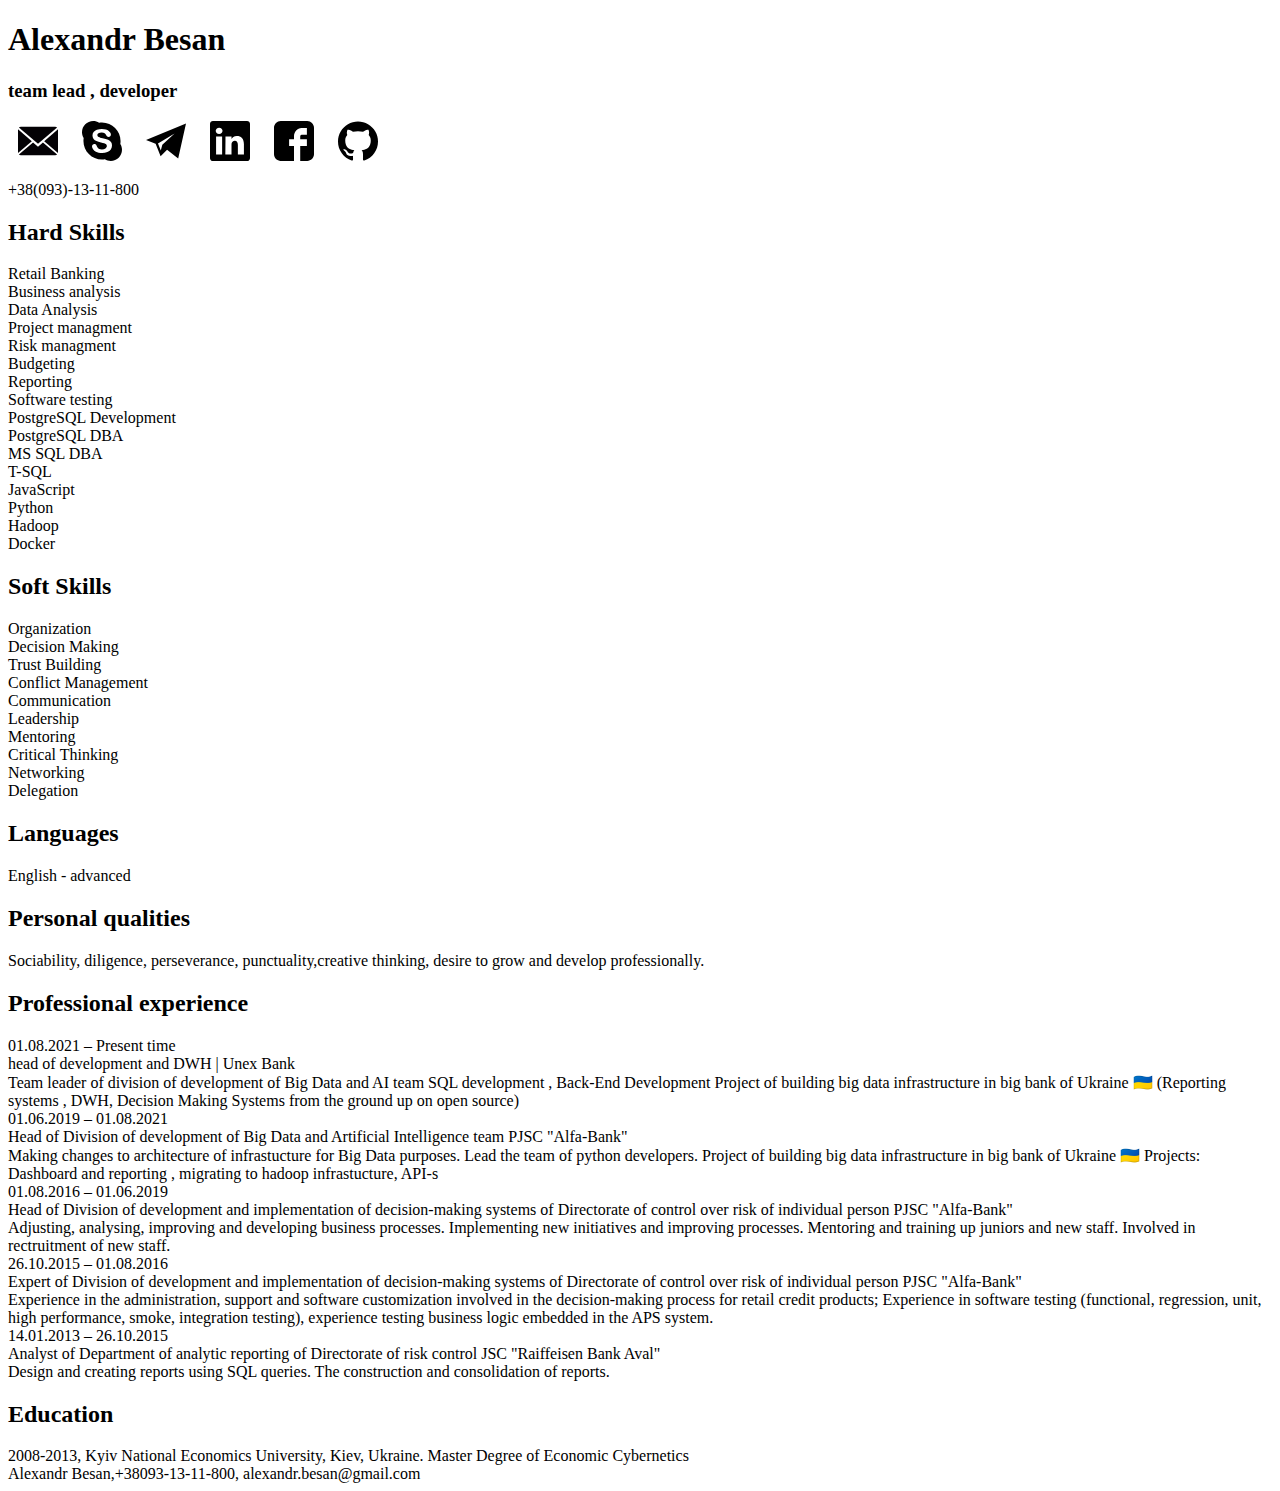
==== index.html @ 2ecedc70 "update 17/05/2022" ====
<!DOCTYPE html>
<html lang="en">
    <head>
        <meta charset="UTF-8">
        <link rel="stylesheet" href="https://alexandrbesan.github.io/CV/style.css">
        <title>CV Alexandr Besan</title>
    </head>
<body>
    <div id="header">
                <h1>Alexandr Besan</h1>
                <h3>team lead , developer</h3>
                <p>     
                    <a href="mailto:alexandr.besan@gmail.com"><img src="svg/close-envelope.svg"  height="40px" width="60px" /></a>
                    <a href="https://join.skype.com/invite/GwdiwYUzqBc3"><img src="svg/skype-logo.svg"  height="40px" width="60px" /></a> 
                    <a href="https://t.me/alexandrBesan"><img src="svg/telegram.svg"  height="40px" width="60px" /></a> 
                    <a href="http://www.linkedin.com/in/AlexandrBesan"><img src="svg/linkedin-logo.svg"  height="40px" width="60px" /></a> 
                    <a href="https://www.facebook.com/alexandr.besan"><img src="svg/facebook-logo.svg"  height="40px" width="60px" /></a> 
                    <a href="https://github.com/AlexandrBesan"><img src="svg/github-logo.svg"  height="40px" width="60px" /></a> 
                 </p>
                 +38(093)-13-11-800
    </div>
    <div class="block-left">           
        <div class="left-header"><h2>Hard Skills</h2></div>
        <div class="block-skills"> 
                <div class ="skills priority3"> Retail Banking </div>
                <div class ="skills priority2"> Business analysis</div>
                <div class ="skills priority2"> Data Analysis</div>
                <div class ="skills priority4"> Project managment</div>
                <div class ="skills priority2"> Risk managment</div>
                <div class ="skills priority4"> Budgeting</div>
                <div class ="skills priority3"> Reporting</div>
                <div class ="skills priority2"> Software testing</div>
                <div class ="skills priority1"> PostgreSQL Development </div> 
                <div class ="skills priority1"> PostgreSQL DBA </div> 
                <div class ="skills priority1"> MS SQL DBA </div> 
                <div class ="skills priority1"> T-SQL </div> 
                <div class ="skills priority2"> JavaScript</div>
                <div class ="skills priority1"> Python</div>  
                <div class ="skills priority3"> Hadoop</div>  
                <div class ="skills priority2"> Docker</div>
        </div>
        <div class="left-header"><h2>Soft Skills</h2></div>
        <div class="block-skills"> 
                <div class ="skills priority3"> Organization </div> 
                <div class ="skills priority1"> Decision Making</div>
                <div class ="skills priority4"> Trust Building</div>
                <div class ="skills priority4"> Conflict Management</div>
                <div class ="skills priority3"> Communication</div>
                <div class ="skills priority1"> Leadership</div>
                <div class ="skills priority2"> Mentoring</div>
                <div class ="skills priority1"> Critical Thinking</div>
                <div class ="skills priority2"> Networking</div>
                <div class ="skills priority3"> Delegation</div>
        </div>

        <div class="block-inner"> 
            <div class="left-header"><h2>Languages</h2></div>
            English - advanced
        </div>
        <div class="block-inner"> 
            <div class="left-header"><h2>Personal qualities</h2></div>
            Sociability, diligence, perseverance, punctuality,creative thinking,  desire to grow and develop professionally.  
        </div>
    </div>
   
<div class="block-right"> 

    <div class="block-inner"> 
    <div class="right-header"><h2>Professional experience</h2> </div>

        <div class="job-time">01.08.2021  – Present time</div>  
        <div class="job">head of development and DWH | Unex Bank</div>
        <div class="job-description"> 
            Team leader of division of development of Big Data and AI team SQL development , Back-End Development  Project of building big data infrastructure in big bank of Ukraine 🇺🇦 (Reporting systems , DWH, Decision Making Systems from the ground up on open source)
        </div> 
                
        <div class="job-time">01.06.2019 – 01.08.2021 </div>  
        <div class="job">Head of Division of development of Big Data and Artificial Intelligence team PJSC &quot;Alfa-Bank&quot;</div>
        <div class="job-description"> 
                Making changes to architecture of infrastucture for Big Data purposes. 
                Lead the team  of python developers.
                Project of building big data infrastructure in big bank of Ukraine 🇺🇦
                Projects: Dashboard and reporting , migrating to hadoop infrastucture, API-s
        </div> 

        
        <div class="job-time">01.08.2016 – 01.06.2019</div>  
        <div class="job">Head of Division of development and implementation of decision-making systems of Directorate of control over risk of individual person  PJSC &quot;Alfa-Bank&quot;</div>
        <div class="job-description"> 
            Adjusting, analysing, improving and developing business processes. 
            Implementing new initiatives and improving processes.  
            Mentoring and training up juniors and new staff. Involved in rectruitment of new staff.
        </div> 

        <div class="job-time">26.10.2015 – 01.08.2016</div>  
        <div class="job">Expert of Division of development and implementation of decision-making systems of Directorate of control over risk of individual person  PJSC &quot;Alfa-Bank&quot;</div>
        <div class="job-description">
        Experience in the administration, support and software customization involved in the decision-making process for retail credit products;
        Experience in software testing (functional, regression, unit, high performance, smoke, integration testing), experience testing business logic embedded in the APS system.</div> 

        <div class="job-time">14.01.2013 – 26.10.2015</div> 
        <div class="job">Analyst of Department of analytic reporting of Directorate of risk control JSC &quot;Raiffeisen Bank Aval&quot;</div>
        <div class="job-description">Design and creating reports using SQL queries. The construction and consolidation of reports. </div>
    </div>
    <div class="block-inner"> 
        <div class="block-inner"> 
        <div class="right-header"><h2>Education</h2></div>
        2008-2013, Kyiv National Economics University, Kiev, Ukraine. Master Degree of Economic Cybernetics 
        </div>
    </div>
</div>
    <div id="footer">
        Alexandr Besan,+38093-13-11-800, alexandr.besan@gmail.com
    </div>
</body>
</html>
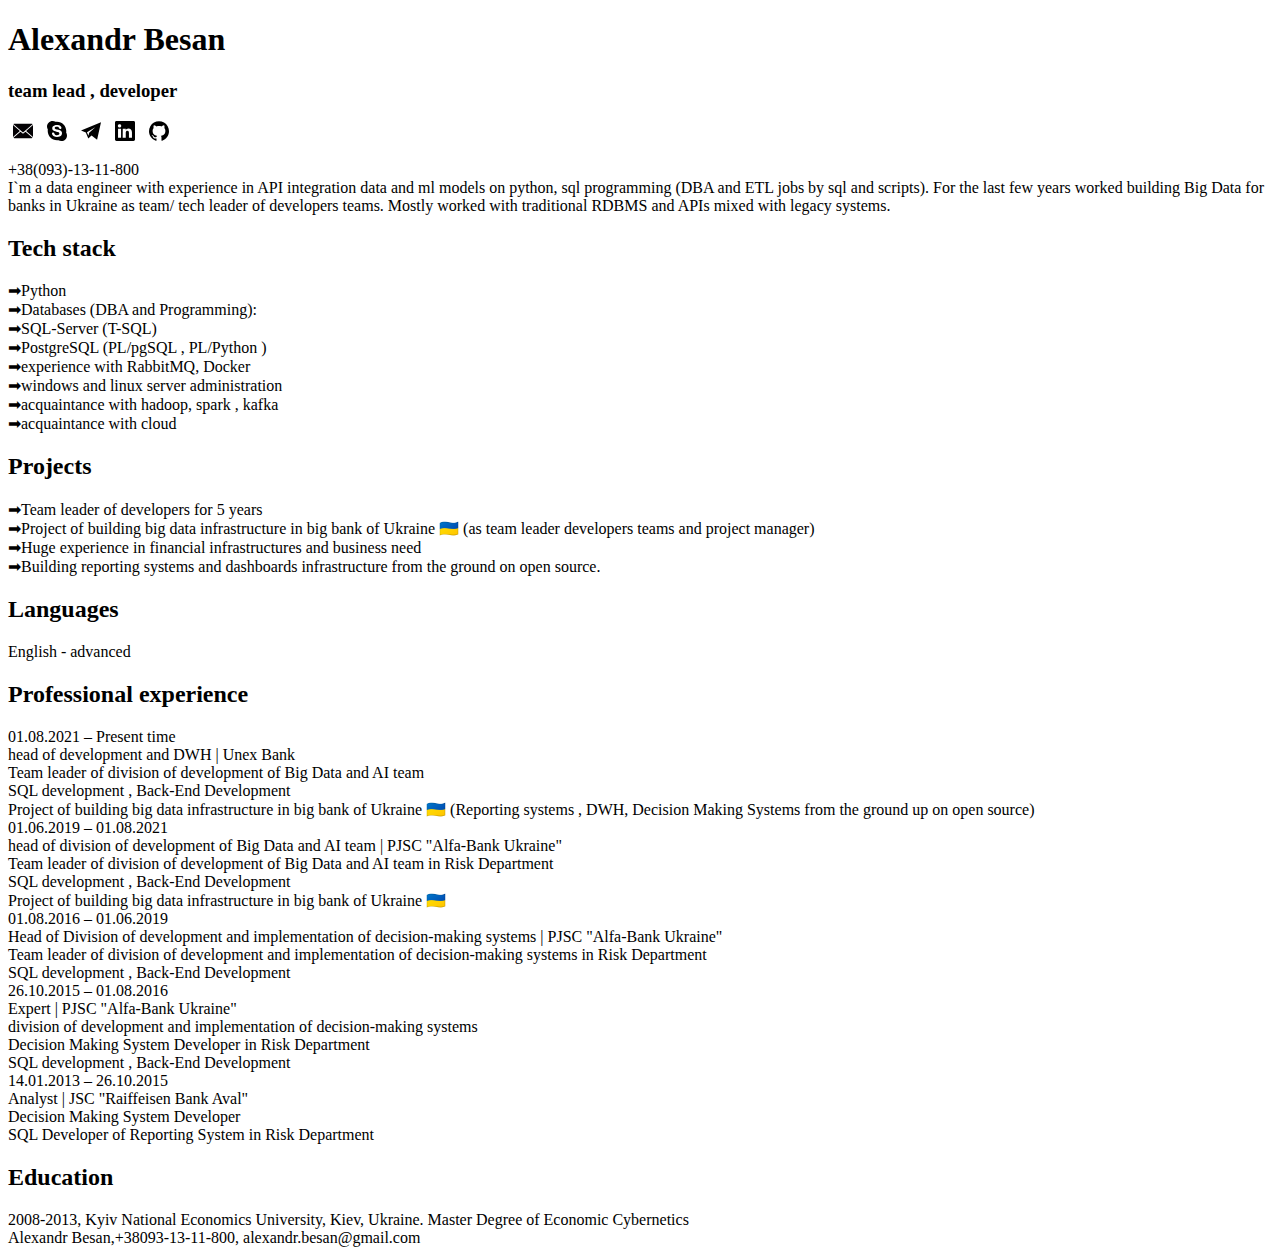
==== commit 74cc6074: "fix css" ====
--- a/index.html
+++ b/index.html
@@ -6,60 +6,49 @@
         <title>CV Alexandr Besan</title>
     </head>
 <body>
+    
     <div id="header">
                 <h1>Alexandr Besan</h1>
                 <h3>team lead , developer</h3>
                 <p>     
-                    <a href="mailto:alexandr.besan@gmail.com"><img src="svg/close-envelope.svg"  height="40px" width="60px" /></a>
-                    <a href="https://join.skype.com/invite/GwdiwYUzqBc3"><img src="svg/skype-logo.svg"  height="40px" width="60px" /></a> 
-                    <a href="https://t.me/alexandrBesan"><img src="svg/telegram.svg"  height="40px" width="60px" /></a> 
-                    <a href="http://www.linkedin.com/in/AlexandrBesan"><img src="svg/linkedin-logo.svg"  height="40px" width="60px" /></a> 
-                    <a href="https://www.facebook.com/alexandr.besan"><img src="svg/facebook-logo.svg"  height="40px" width="60px" /></a> 
-                    <a href="https://github.com/AlexandrBesan"><img src="svg/github-logo.svg"  height="40px" width="60px" /></a> 
+                    <a href="mailto:alexandr.besan@gmail.com"><img src="svg/close-envelope.svg"  height="20px" width="30px" /></a>
+                    <a href="https://join.skype.com/invite/GwdiwYUzqBc3"><img src="svg/skype-logo.svg"  height="20px" width="30px" /></a> 
+                    <a href="https://t.me/alexandrBesan"><img src="svg/telegram.svg"  height="20px" width="30px" /></a> 
+                    <a href="http://www.linkedin.com/in/AlexandrBesan"><img src="svg/linkedin-logo.svg"  height="20px" width="30px" /></a>  
+                    <a href="https://github.com/AlexandrBesan"><img src="svg/github-logo.svg"  height="20px" width="30px" /></a> 
                  </p>
                  +38(093)-13-11-800
     </div>
+
+    <div> 
+    I`m a data engineer with experience in API integration data and ml models on python, sql programming (DBA and ETL jobs by sql and scripts).
+    For the last few years worked building Big Data for banks in Ukraine as team/ tech leader of developers teams. Mostly worked with traditional RDBMS and APIs mixed with legacy systems.
+
+    </div> 
     <div class="block-left">           
-        <div class="left-header"><h2>Hard Skills</h2></div>
+        <div class="left-header"><h2>Tech stack</h2></div>
         <div class="block-skills"> 
-                <div class ="skills priority3"> Retail Banking </div>
-                <div class ="skills priority2"> Business analysis</div>
-                <div class ="skills priority2"> Data Analysis</div>
-                <div class ="skills priority4"> Project managment</div>
-                <div class ="skills priority2"> Risk managment</div>
-                <div class ="skills priority4"> Budgeting</div>
-                <div class ="skills priority3"> Reporting</div>
-                <div class ="skills priority2"> Software testing</div>
-                <div class ="skills priority1"> PostgreSQL Development </div> 
-                <div class ="skills priority1"> PostgreSQL DBA </div> 
-                <div class ="skills priority1"> MS SQL DBA </div> 
-                <div class ="skills priority1"> T-SQL </div> 
-                <div class ="skills priority2"> JavaScript</div>
-                <div class ="skills priority1"> Python</div>  
-                <div class ="skills priority3"> Hadoop</div>  
-                <div class ="skills priority2"> Docker</div>
+                <div> ➡Python </div>
+                <div> ➡Databases (DBA and Programming): </div>
+                <div> ➡SQL-Server (T-SQL) </div>
+                <div> ➡PostgreSQL (PL/pgSQL , PL/Python )</div>
+                <div> ➡experience with RabbitMQ, Docker</div>
+                <div> ➡windows and linux server administration</div>
+                <div> ➡acquaintance with hadoop, spark , kafka</div> 
+                <div> ➡acquaintance with cloud</div> 
+
         </div>
-        <div class="left-header"><h2>Soft Skills</h2></div>
+        <div class="left-header"><h2>Projects</h2></div>
         <div class="block-skills"> 
-                <div class ="skills priority3"> Organization </div> 
-                <div class ="skills priority1"> Decision Making</div>
-                <div class ="skills priority4"> Trust Building</div>
-                <div class ="skills priority4"> Conflict Management</div>
-                <div class ="skills priority3"> Communication</div>
-                <div class ="skills priority1"> Leadership</div>
-                <div class ="skills priority2"> Mentoring</div>
-                <div class ="skills priority1"> Critical Thinking</div>
-                <div class ="skills priority2"> Networking</div>
-                <div class ="skills priority3"> Delegation</div>
-        </div>
+                <div> ➡Team leader of developers for 5 years </div> 
+                <div> ➡Project of building big data infrastructure in big bank of Ukraine 🇺🇦 (as team leader developers teams and project manager)</div>
+                <div> ➡Huge experience in financial infrastructures and business need</div>
+                <div> ➡Building reporting systems and dashboards infrastructure from the ground on open source.</div>
+        </div> 
 
         <div class="block-inner"> 
             <div class="left-header"><h2>Languages</h2></div>
             English - advanced
-        </div>
-        <div class="block-inner"> 
-            <div class="left-header"><h2>Personal qualities</h2></div>
-            Sociability, diligence, perseverance, punctuality,creative thinking,  desire to grow and develop professionally.  
         </div>
     </div>
    
@@ -71,36 +60,34 @@
         <div class="job-time">01.08.2021  – Present time</div>  
         <div class="job">head of development and DWH | Unex Bank</div>
         <div class="job-description"> 
-            Team leader of division of development of Big Data and AI team SQL development , Back-End Development  Project of building big data infrastructure in big bank of Ukraine 🇺🇦 (Reporting systems , DWH, Decision Making Systems from the ground up on open source)
+            Team leader of division of development of Big Data and AI team
+            <br>SQL development , Back-End Development
+            <br>Project of building big data infrastructure in big bank of Ukraine 🇺🇦 (Reporting systems , DWH, Decision Making Systems from the ground up on open source)
         </div> 
-                
         <div class="job-time">01.06.2019 – 01.08.2021 </div>  
-        <div class="job">Head of Division of development of Big Data and Artificial Intelligence team PJSC &quot;Alfa-Bank&quot;</div>
+        <div class="job">head of division of development of Big Data and AI team | PJSC &quot;Alfa-Bank Ukraine&quot;</div>
         <div class="job-description"> 
-                Making changes to architecture of infrastucture for Big Data purposes. 
-                Lead the team  of python developers.
-                Project of building big data infrastructure in big bank of Ukraine 🇺🇦
-                Projects: Dashboard and reporting , migrating to hadoop infrastucture, API-s
+            Team leader of division of development of Big Data and AI team in Risk Department
+            <br>SQL development , Back-End Development
+            <br>Project of building big data infrastructure in big bank of Ukraine 🇺🇦
         </div> 
-
-        
         <div class="job-time">01.08.2016 – 01.06.2019</div>  
-        <div class="job">Head of Division of development and implementation of decision-making systems of Directorate of control over risk of individual person  PJSC &quot;Alfa-Bank&quot;</div>
+        <div class="job">Head of Division of development and implementation of decision-making systems | PJSC &quot;Alfa-Bank Ukraine&quot;</div>
         <div class="job-description"> 
-            Adjusting, analysing, improving and developing business processes. 
-            Implementing new initiatives and improving processes.  
-            Mentoring and training up juniors and new staff. Involved in rectruitment of new staff.
+            Team leader of division of development and implementation of decision-making systems in Risk Department
+            <br>SQL development , Back-End Development
         </div> 
-
         <div class="job-time">26.10.2015 – 01.08.2016</div>  
-        <div class="job">Expert of Division of development and implementation of decision-making systems of Directorate of control over risk of individual person  PJSC &quot;Alfa-Bank&quot;</div>
+        <div class="job">Expert | PJSC &quot;Alfa-Bank Ukraine&quot;</div>
         <div class="job-description">
-        Experience in the administration, support and software customization involved in the decision-making process for retail credit products;
-        Experience in software testing (functional, regression, unit, high performance, smoke, integration testing), experience testing business logic embedded in the APS system.</div> 
-
+            division of development and implementation of decision-making systems
+            <br>Decision Making System Developer in Risk Department
+            <br>SQL development , Back-End Development
+        </div> 
         <div class="job-time">14.01.2013 – 26.10.2015</div> 
-        <div class="job">Analyst of Department of analytic reporting of Directorate of risk control JSC &quot;Raiffeisen Bank Aval&quot;</div>
-        <div class="job-description">Design and creating reports using SQL queries. The construction and consolidation of reports. </div>
+        <div class="job">Analyst | JSC &quot;Raiffeisen Bank Aval&quot;</div>
+        <div class="job-description">Decision Making System Developer
+                                     <br>SQL Developer of Reporting System in Risk Department</div>
     </div>
     <div class="block-inner"> 
         <div class="block-inner"> 
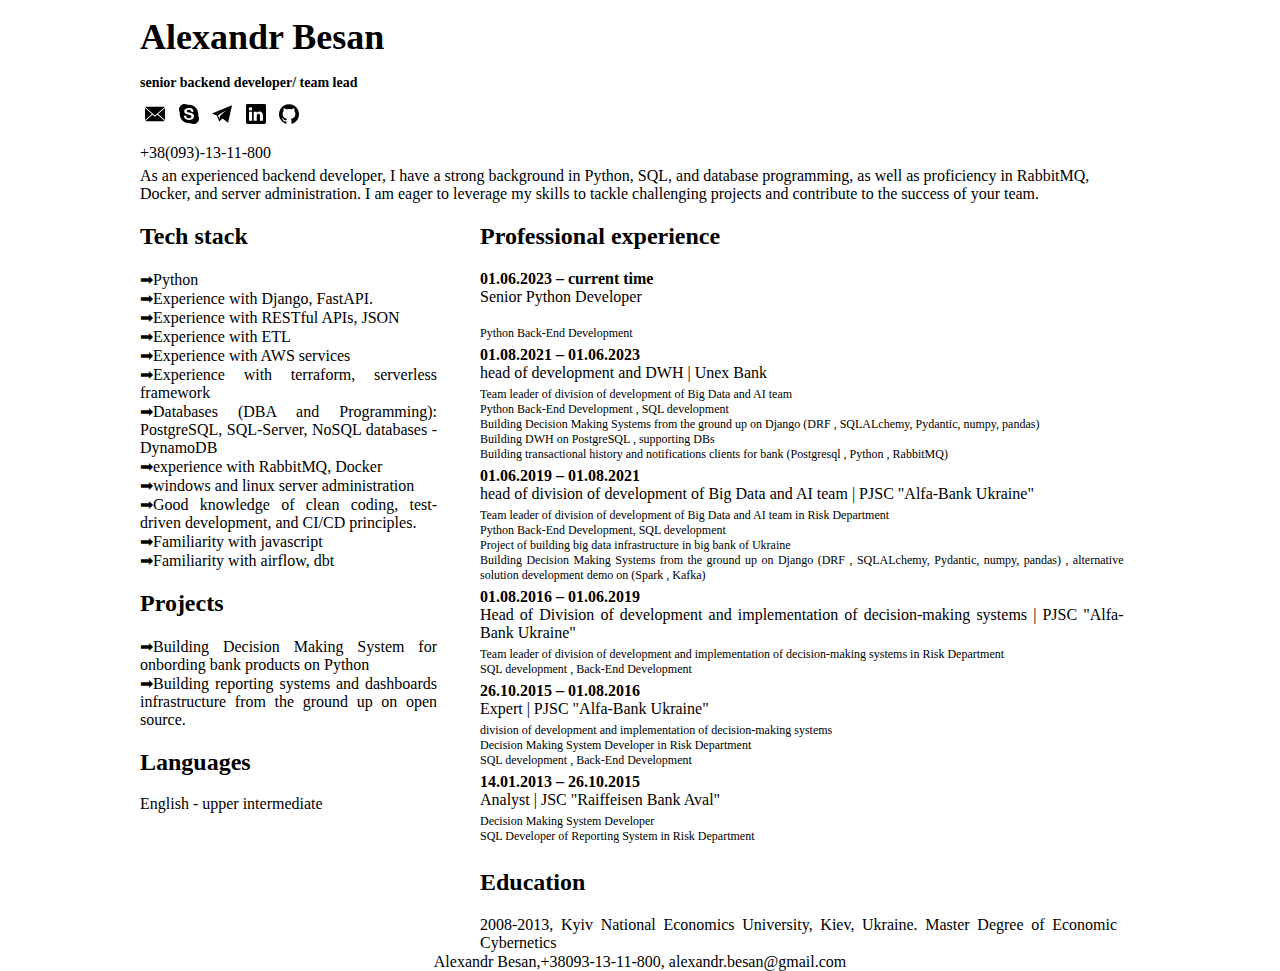
==== commit e94e958e: "current update" ====
--- a/index.html
+++ b/index.html
@@ -2,14 +2,14 @@
 <html lang="en">
     <head>
         <meta charset="UTF-8">
-        <link rel="stylesheet" href="https://alexandrbesan.github.io/CV/style.css">
+        <link rel="stylesheet" href="style.css">
         <title>CV Alexandr Besan</title>
     </head>
 <body>
     
     <div id="header">
                 <h1>Alexandr Besan</h1>
-                <h3>team lead , developer</h3>
+                <h3>senior backend developer/ team lead</h3>
                 <p>     
                     <a href="mailto:alexandr.besan@gmail.com"><img src="svg/close-envelope.svg"  height="20px" width="30px" /></a>
                     <a href="https://join.skype.com/invite/GwdiwYUzqBc3"><img src="svg/skype-logo.svg"  height="20px" width="30px" /></a> 
@@ -21,34 +21,33 @@
     </div>
 
     <div> 
-    I`m a data engineer with experience in API integration data and ml models on python, sql programming (DBA and ETL jobs by sql and scripts).
-    For the last few years worked building Big Data for banks in Ukraine as team/ tech leader of developers teams. Mostly worked with traditional RDBMS and APIs mixed with legacy systems.
-
+        As an experienced backend developer, I have a strong background in Python, SQL, and database programming, as well as proficiency in RabbitMQ, Docker, and server administration. I am eager to leverage my skills to tackle challenging projects and contribute to the success of your team.
     </div> 
     <div class="block-left">           
         <div class="left-header"><h2>Tech stack</h2></div>
         <div class="block-skills"> 
                 <div> ➡Python </div>
-                <div> ➡Databases (DBA and Programming): </div>
-                <div> ➡SQL-Server (T-SQL) </div>
-                <div> ➡PostgreSQL (PL/pgSQL , PL/Python )</div>
+                <div> ➡Experience with Django, FastAPI.</div> 
+                <div> ➡Experience with RESTful APIs, JSON </div>
+                <div> ➡Experience with ETL</div>
+                <div> ➡Experience with AWS services</div>
+                <div> ➡Experience with terraform, serverless framework </div>
+                <div> ➡Databases (DBA and Programming): PostgreSQL, SQL-Server, NoSQL databases - DynamoDB</div> 
                 <div> ➡experience with RabbitMQ, Docker</div>
                 <div> ➡windows and linux server administration</div>
-                <div> ➡acquaintance with hadoop, spark , kafka</div> 
-                <div> ➡acquaintance with cloud</div> 
-
+                <div> ➡Good knowledge of clean coding, test-driven development, and CI/CD principles.</div>
+                <div> ➡Familiarity with javascript</div>  
+                <div> ➡Familiarity with airflow, dbt</div>  
         </div>
         <div class="left-header"><h2>Projects</h2></div>
-        <div class="block-skills"> 
-                <div> ➡Team leader of developers for 5 years </div> 
-                <div> ➡Project of building big data infrastructure in big bank of Ukraine 🇺🇦 (as team leader developers teams and project manager)</div>
-                <div> ➡Huge experience in financial infrastructures and business need</div>
-                <div> ➡Building reporting systems and dashboards infrastructure from the ground on open source.</div>
+        <div class="block-skills">  
+                <div> ➡Building Decision Making System for onbording bank products on Python </div> 
+                <div> ➡Building reporting systems and dashboards infrastructure from the ground up on open source.</div>
         </div> 
 
         <div class="block-inner"> 
             <div class="left-header"><h2>Languages</h2></div>
-            English - advanced
+            English - upper intermediate
         </div>
     </div>
    
@@ -56,45 +55,54 @@
 
     <div class="block-inner"> 
     <div class="right-header"><h2>Professional experience</h2> </div>
-
-        <div class="job-time">01.08.2021  – Present time</div>  
+        <div class="job-time">01.06.2023  – current time</div>  <br>
+        <div class="job">Senior Python Developer</div>
+        <div class="job-description"> 
+            <br>Python Back-End Development 
+        </div> 
+        <div class="job-time">01.08.2021  – 01.06.2023</div>  <br>
         <div class="job">head of development and DWH | Unex Bank</div>
         <div class="job-description"> 
             Team leader of division of development of Big Data and AI team
-            <br>SQL development , Back-End Development
-            <br>Project of building big data infrastructure in big bank of Ukraine 🇺🇦 (Reporting systems , DWH, Decision Making Systems from the ground up on open source)
+            <br>Python Back-End Development , SQL development 
+            <br>Building Decision Making Systems from the ground up on Django (DRF , SQLALchemy, Pydantic, numpy, pandas)
+            <br>Building DWH on PostgreSQL , supporting DBs
+            <br>Building transactional history and  notifications clients for bank (Postgresql , Python , RabbitMQ)
         </div> 
-        <div class="job-time">01.06.2019 – 01.08.2021 </div>  
+        <div class="job-time">01.06.2019 – 01.08.2021 </div>  <br>
         <div class="job">head of division of development of Big Data and AI team | PJSC &quot;Alfa-Bank Ukraine&quot;</div>
         <div class="job-description"> 
             Team leader of division of development of Big Data and AI team in Risk Department
-            <br>SQL development , Back-End Development
-            <br>Project of building big data infrastructure in big bank of Ukraine 🇺🇦
+            <br>Python Back-End Development, SQL development 
+            <br>Project of building big data infrastructure in big bank of Ukraine 
+            <br>Building Decision Making Systems from the ground up on Django (DRF , SQLALchemy, Pydantic, numpy, pandas) , alternative solution development demo on (Spark , Kafka) 
+
         </div> 
-        <div class="job-time">01.08.2016 – 01.06.2019</div>  
+        <div class="job-time">01.08.2016 – 01.06.2019</div>  <br>
         <div class="job">Head of Division of development and implementation of decision-making systems | PJSC &quot;Alfa-Bank Ukraine&quot;</div>
         <div class="job-description"> 
             Team leader of division of development and implementation of decision-making systems in Risk Department
             <br>SQL development , Back-End Development
         </div> 
-        <div class="job-time">26.10.2015 – 01.08.2016</div>  
+        <div class="job-time">26.10.2015 – 01.08.2016</div> <br> 
         <div class="job">Expert | PJSC &quot;Alfa-Bank Ukraine&quot;</div>
         <div class="job-description">
             division of development and implementation of decision-making systems
             <br>Decision Making System Developer in Risk Department
             <br>SQL development , Back-End Development
         </div> 
-        <div class="job-time">14.01.2013 – 26.10.2015</div> 
+        <div class="job-time">14.01.2013 – 26.10.2015</div> <br>
         <div class="job">Analyst | JSC &quot;Raiffeisen Bank Aval&quot;</div>
         <div class="job-description">Decision Making System Developer
                                      <br>SQL Developer of Reporting System in Risk Department</div>
     </div>
+
+<div class="block-inner"> 
     <div class="block-inner"> 
-        <div class="block-inner"> 
-        <div class="right-header"><h2>Education</h2></div>
-        2008-2013, Kyiv National Economics University, Kiev, Ukraine. Master Degree of Economic Cybernetics 
-        </div>
+    <div class="right-header"><h2>Education</h2></div>
+    2008-2013, Kyiv National Economics University, Kiev, Ukraine. Master Degree of Economic Cybernetics 
     </div>
+</div>
 </div>
     <div id="footer">
         Alexandr Besan,+38093-13-11-800, alexandr.besan@gmail.com
--- a/style.css
+++ b/style.css
@@ -0,0 +1,126 @@
+
+
+body {
+    font-family: Georgia;
+    font-size: 16px;
+    margin: 0 auto;  
+    max-width: 1000px; 
+}
+  
+#header {
+    margin-bottom:  5px;
+    width:100%;
+    text-align:left;
+}
+#footer { 
+    margin-top: 0px;
+    text-align:center;
+} 
+.block-left{
+    width:30%;
+    height:750px;
+    margin-right: 4%;   
+    overflow:auto;
+    float:left;
+}
+.block-right{
+    width:65%;
+    height:750px; 
+    overflow:auto;
+}
+
+
+.block-inner{
+    width:99%;
+    overflow:auto;
+    text-align: justify;
+}
+
+
+.job-time {
+    width:40%;
+    overflow:auto;
+    float:left;
+    font-weight: bold; 
+}
+.job { 
+    overflow:auto;
+}
+.job-description {
+    font-size: 12px;
+    margin-top: 5px;
+    margin-bottom: 5px;
+} 
+.skills div {
+    float: left; 
+}
+.block-skills{
+    width:99%;
+    overflow:auto; 
+    text-align:justify;
+}
+.skills {  
+border-radius: 3px 3px 3px 3px;
+display: inline-block;
+height: 26px;
+position: relative;
+margin: 0 3px 3px 0;
+text-decoration: none;
+-webkit-transition: color 0.2s;
+}
+    
+.skills.priority1 {
+    font-size: 20px;
+}
+    
+.skills.priority2 {
+    font-size: 17px;
+}
+    
+.skills.priority3 {
+    font-size: 15px;
+}
+    
+.skills.priority4 {
+    font-size: 13px;
+}
+h1 { 
+    font-family: "Hoefler Text", "Baskerville Old Face", Garamond, "Times New Roman", serif; 
+    font-size: 36px;
+    font-style: normal; 
+    font-variant: normal; 
+    font-weight: 700; 
+    line-height: 26.4px; 
+    } 
+h3 { 
+    font-family: "Hoefler Text", "Baskerville Old Face", Garamond, "Times New Roman", serif; 
+    font-size: 14px; 
+    font-style: normal; 
+    font-variant: normal; 
+    font-weight: 700; 
+    line-height: 15.4px; 
+    } 
+p { 
+    font-family: "Hoefler Text", "Baskerville Old Face", Garamond, "Times New Roman", serif; 
+    font-size: 14px; 
+    font-style: normal; 
+    font-variant: normal; 
+    font-weight: 400; 
+    line-height: 20px; 
+} 
+blockquote { 
+    font-family: "Hoefler Text", "Baskerville Old Face", Garamond, "Times New Roman", serif; 
+    font-size: 17.5px; 
+    font-style: normal; 
+    font-variant: normal; 
+    font-weight: 400; 
+    line-height: 25px; 
+} 
+pre { 
+    font-family: "Hoefler Text", "Baskerville Old Face", Garamond, "Times New Roman", serif; 
+    font-size: 13px; 
+    font-style: normal; 
+    font-variant: normal; 
+    font-weight: 400; 
+    line-height: 18.5714px; 
+}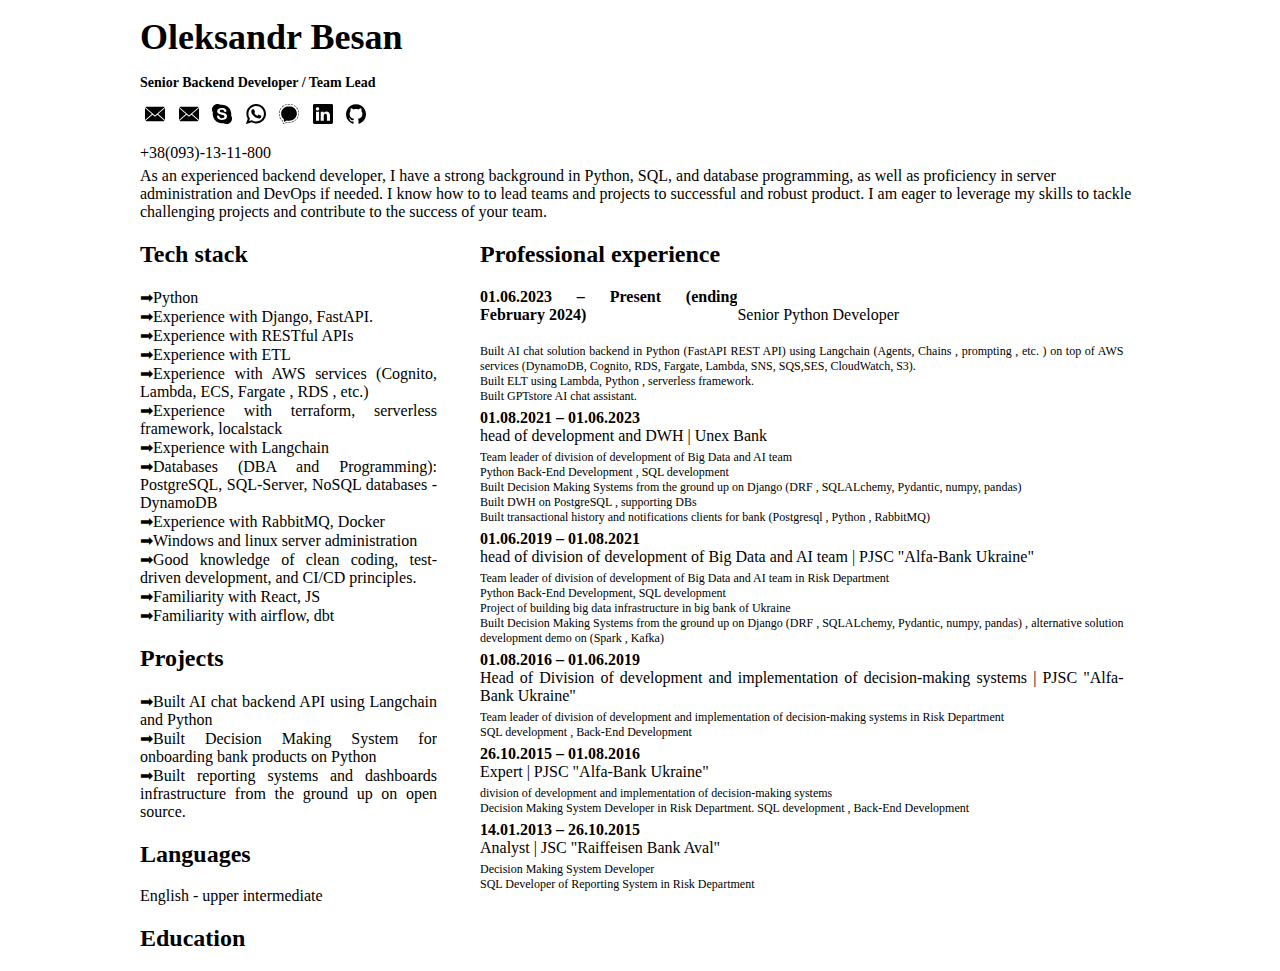
==== commit b8d2cfeb: "changed contact info" ====
--- a/index.html
+++ b/index.html
@@ -3,71 +3,84 @@
     <head>
         <meta charset="UTF-8">
         <link rel="stylesheet" href="style.css">
-        <title>CV Alexandr Besan</title>
+        <title>CV Oleksandr Besan</title>
     </head>
 <body>
     
     <div id="header">
-                <h1>Alexandr Besan</h1>
-                <h3>senior backend developer/ team lead</h3>
+                <h1>Oleksandr Besan</h1>
+                <h3>Senior Backend Developer / Team Lead</h3>
                 <p>     
-                    <a href="mailto:alexandr.besan@gmail.com"><img src="svg/close-envelope.svg"  height="20px" width="30px" /></a>
-                    <a href="https://join.skype.com/invite/GwdiwYUzqBc3"><img src="svg/skype-logo.svg"  height="20px" width="30px" /></a> 
-                    <a href="https://t.me/alexandrBesan"><img src="svg/telegram.svg"  height="20px" width="30px" /></a> 
-                    <a href="http://www.linkedin.com/in/AlexandrBesan"><img src="svg/linkedin-logo.svg"  height="20px" width="30px" /></a>  
+                    <a href="mailto:oleksandr.besan@gmail.com"><img src="svg/close-envelope.svg"  height="20px" width="30px" /></a>
+                    <a href="mailto:oleksandr.besan@okiiyume.com"><img src="svg/close-envelope.svg"  height="20px" width="30px" /></a>
+                    <a href="https://join.skype.com/invite/GwdiwYUzqBc3"><img src="svg/skype-logo.svg"  height="20px" width="30px" /></a>  
+                    <a href="https://wa.me/+380931311800"><img src="svg/whatsapp-logo.svg"  height="20px" width="30px" /></a> 
+                    <a href="https://signal.me/#p/+380931311800"><img src="svg/signal-logo.svg"  height="20px" width="30px" /></a> 
+                    <a href="http://www.linkedin.com/in/oleksandrbesan"><img src="svg/linkedin-logo.svg"  height="20px" width="30px" /></a>  
                     <a href="https://github.com/AlexandrBesan"><img src="svg/github-logo.svg"  height="20px" width="30px" /></a> 
                  </p>
                  +38(093)-13-11-800
     </div>
 
     <div> 
-        As an experienced backend developer, I have a strong background in Python, SQL, and database programming, as well as proficiency in RabbitMQ, Docker, and server administration. I am eager to leverage my skills to tackle challenging projects and contribute to the success of your team.
+        As an experienced backend developer, I have a strong background in Python, SQL, and database programming, as well as proficiency in  server administration and DevOps if needed. I know how to to lead teams and projects to successful and robust product.  I am eager to leverage my skills to tackle challenging projects and contribute to the success of your team.
     </div> 
     <div class="block-left">           
         <div class="left-header"><h2>Tech stack</h2></div>
         <div class="block-skills"> 
                 <div> ➡Python </div>
                 <div> ➡Experience with Django, FastAPI.</div> 
-                <div> ➡Experience with RESTful APIs, JSON </div>
+                <div> ➡Experience with RESTful APIs </div>
                 <div> ➡Experience with ETL</div>
-                <div> ➡Experience with AWS services</div>
-                <div> ➡Experience with terraform, serverless framework </div>
+                <div> ➡Experience with AWS services (Cognito, Lambda, ECS, Fargate , RDS , etc.)</div>
+                <div> ➡Experience with terraform, serverless framework, localstack</div>
+                <div> ➡Experience with Langchain</div>
                 <div> ➡Databases (DBA and Programming): PostgreSQL, SQL-Server, NoSQL databases - DynamoDB</div> 
-                <div> ➡experience with RabbitMQ, Docker</div>
-                <div> ➡windows and linux server administration</div>
+                <div> ➡Experience with RabbitMQ, Docker</div>
+                <div> ➡Windows and linux server administration</div>
                 <div> ➡Good knowledge of clean coding, test-driven development, and CI/CD principles.</div>
-                <div> ➡Familiarity with javascript</div>  
+                <div> ➡Familiarity with React, JS</div>  
                 <div> ➡Familiarity with airflow, dbt</div>  
         </div>
         <div class="left-header"><h2>Projects</h2></div>
         <div class="block-skills">  
-                <div> ➡Building Decision Making System for onbording bank products on Python </div> 
-                <div> ➡Building reporting systems and dashboards infrastructure from the ground up on open source.</div>
+                <div> ➡Built AI chat backend API using Langchain and Python </div> 
+                <div> ➡Built Decision Making System for onboarding bank products on Python </div> 
+                <div> ➡Built reporting systems and dashboards infrastructure from the ground up on open source.</div>
         </div> 
 
         <div class="block-inner"> 
             <div class="left-header"><h2>Languages</h2></div>
             English - upper intermediate
         </div>
+
+
+        <div class="block-inner"> 
+            <div class="left-header"><h2>Education</h2></div>
+            2008-2013, Kyiv National Economics University, Kiev, Ukraine. Master Degree of Economic Cybernetics 
+        </div>
+
     </div>
    
 <div class="block-right"> 
 
     <div class="block-inner"> 
     <div class="right-header"><h2>Professional experience</h2> </div>
-        <div class="job-time">01.06.2023  – current time</div>  <br>
+        <div class="job-time">01.06.2023  – Present (ending February 2024)</div>  <br>
         <div class="job">Senior Python Developer</div>
         <div class="job-description"> 
-            <br>Python Back-End Development 
+            <br>Built AI chat solution backend in Python (FastAPI REST API) using Langchain (Agents, Chains , prompting , etc. ) on top of AWS services (DynamoDB, Cognito, RDS, Fargate, Lambda, SNS, SQS,SES, CloudWatch, S3).
+            <br>Built ELT using Lambda, Python , serverless framework. 
+            <br>Built GPTstore AI chat assistant.
         </div> 
         <div class="job-time">01.08.2021  – 01.06.2023</div>  <br>
         <div class="job">head of development and DWH | Unex Bank</div>
         <div class="job-description"> 
             Team leader of division of development of Big Data and AI team
             <br>Python Back-End Development , SQL development 
-            <br>Building Decision Making Systems from the ground up on Django (DRF , SQLALchemy, Pydantic, numpy, pandas)
-            <br>Building DWH on PostgreSQL , supporting DBs
-            <br>Building transactional history and  notifications clients for bank (Postgresql , Python , RabbitMQ)
+            <br>Built Decision Making Systems from the ground up on Django (DRF , SQLALchemy, Pydantic, numpy, pandas)
+            <br>Built DWH on PostgreSQL , supporting DBs
+            <br>Built transactional history and  notifications clients for bank (Postgresql , Python , RabbitMQ)
         </div> 
         <div class="job-time">01.06.2019 – 01.08.2021 </div>  <br>
         <div class="job">head of division of development of Big Data and AI team | PJSC &quot;Alfa-Bank Ukraine&quot;</div>
@@ -75,7 +88,7 @@
             Team leader of division of development of Big Data and AI team in Risk Department
             <br>Python Back-End Development, SQL development 
             <br>Project of building big data infrastructure in big bank of Ukraine 
-            <br>Building Decision Making Systems from the ground up on Django (DRF , SQLALchemy, Pydantic, numpy, pandas) , alternative solution development demo on (Spark , Kafka) 
+            <br>Built Decision Making Systems from the ground up on Django (DRF , SQLALchemy, Pydantic, numpy, pandas) , alternative solution development demo on (Spark , Kafka) 
 
         </div> 
         <div class="job-time">01.08.2016 – 01.06.2019</div>  <br>
@@ -88,24 +101,13 @@
         <div class="job">Expert | PJSC &quot;Alfa-Bank Ukraine&quot;</div>
         <div class="job-description">
             division of development and implementation of decision-making systems
-            <br>Decision Making System Developer in Risk Department
-            <br>SQL development , Back-End Development
+            <br>Decision Making System Developer in Risk Department. SQL development , Back-End Development
         </div> 
         <div class="job-time">14.01.2013 – 26.10.2015</div> <br>
         <div class="job">Analyst | JSC &quot;Raiffeisen Bank Aval&quot;</div>
         <div class="job-description">Decision Making System Developer
                                      <br>SQL Developer of Reporting System in Risk Department</div>
-    </div>
-
-<div class="block-inner"> 
-    <div class="block-inner"> 
-    <div class="right-header"><h2>Education</h2></div>
-    2008-2013, Kyiv National Economics University, Kiev, Ukraine. Master Degree of Economic Cybernetics 
-    </div>
-</div>
-</div>
-    <div id="footer">
-        Alexandr Besan,+38093-13-11-800, alexandr.besan@gmail.com
-    </div>
+    </div> 
+</div> 
 </body>
 </html>
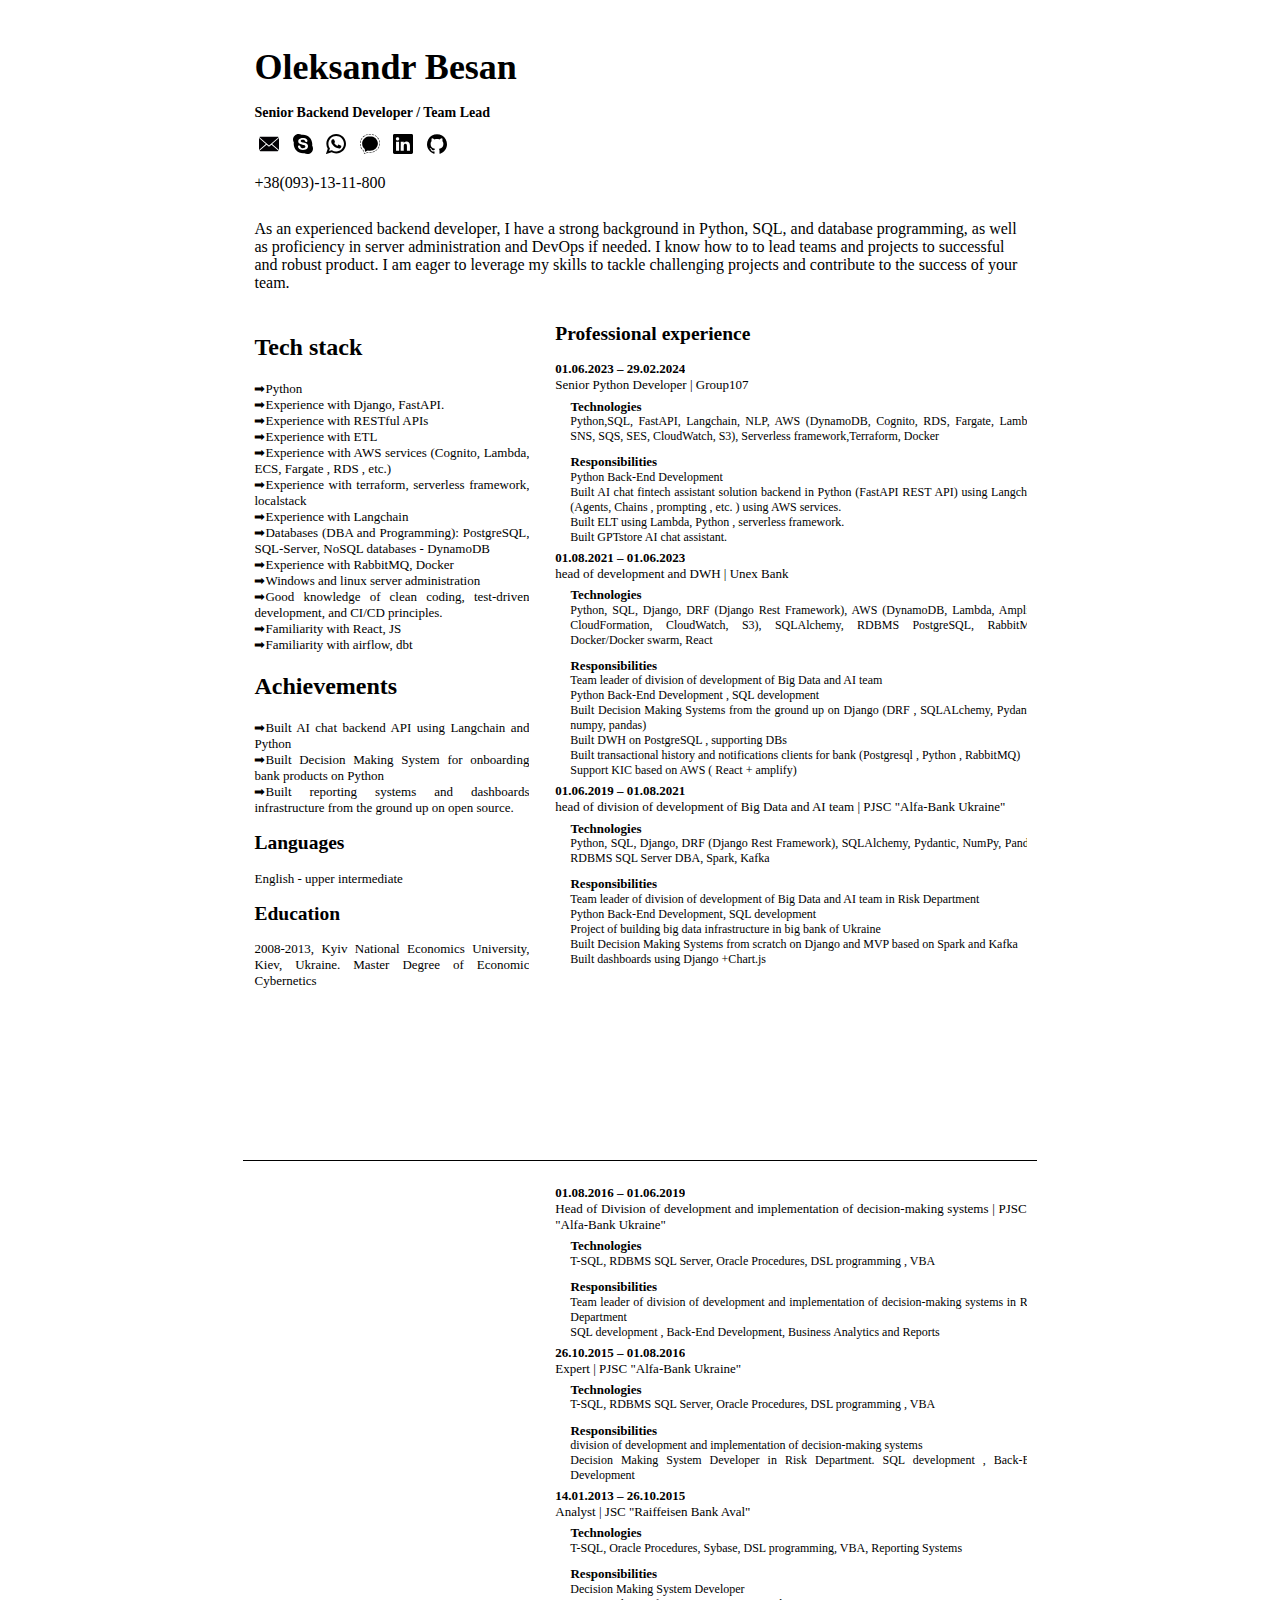
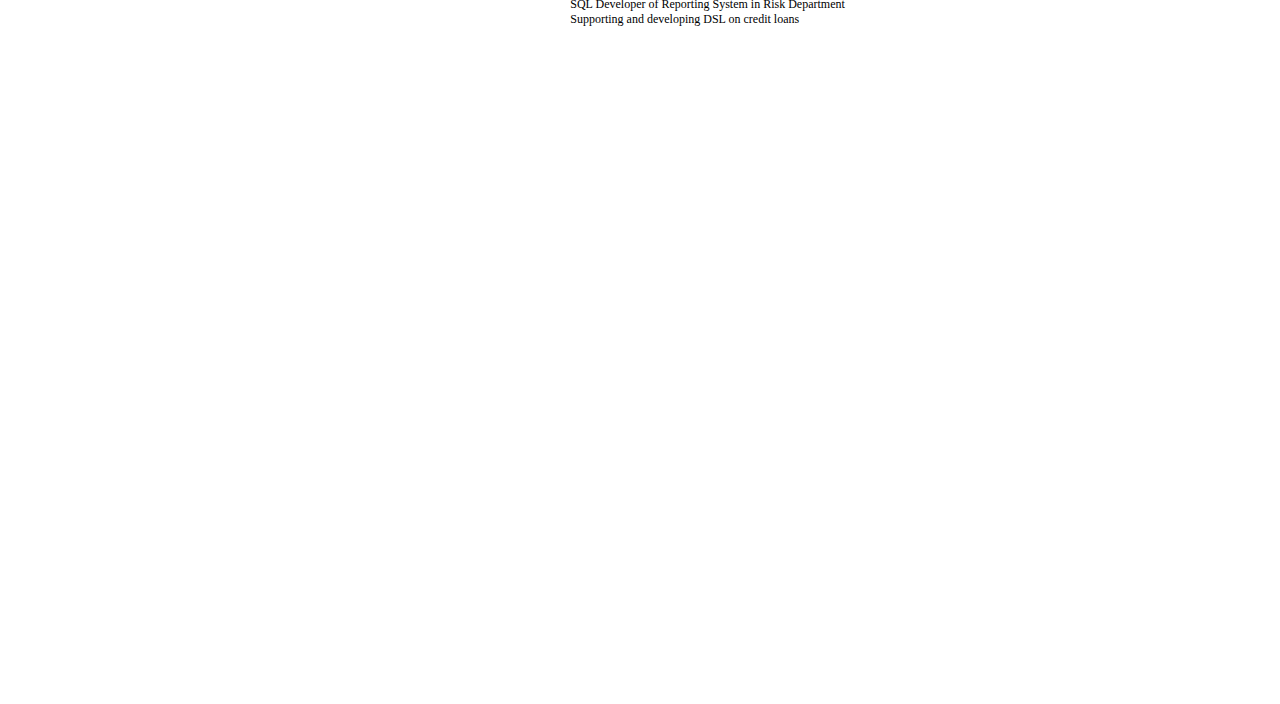
==== commit b3930d67: "renew CV" ====
--- a/index.html
+++ b/index.html
@@ -7,22 +7,22 @@
     </head>
 <body>
     
+    <page size="A4">
     <div id="header">
                 <h1>Oleksandr Besan</h1>
                 <h3>Senior Backend Developer / Team Lead</h3>
                 <p>     
                     <a href="mailto:oleksandr.besan@gmail.com"><img src="svg/close-envelope.svg"  height="20px" width="30px" /></a>
-                    <a href="mailto:oleksandr.besan@okiiyume.com"><img src="svg/close-envelope.svg"  height="20px" width="30px" /></a>
                     <a href="https://join.skype.com/invite/GwdiwYUzqBc3"><img src="svg/skype-logo.svg"  height="20px" width="30px" /></a>  
                     <a href="https://wa.me/+380931311800"><img src="svg/whatsapp-logo.svg"  height="20px" width="30px" /></a> 
                     <a href="https://signal.me/#p/+380931311800"><img src="svg/signal-logo.svg"  height="20px" width="30px" /></a> 
                     <a href="http://www.linkedin.com/in/oleksandrbesan"><img src="svg/linkedin-logo.svg"  height="20px" width="30px" /></a>  
-                    <a href="https://github.com/AlexandrBesan"><img src="svg/github-logo.svg"  height="20px" width="30px" /></a> 
+                    <a href="https://github.com/OleksandrBesan"><img src="svg/github-logo.svg"  height="20px" width="30px" /></a> 
                  </p>
                  +38(093)-13-11-800
     </div>
 
-    <div> 
+    <div id="summary"> 
         As an experienced backend developer, I have a strong background in Python, SQL, and database programming, as well as proficiency in  server administration and DevOps if needed. I know how to to lead teams and projects to successful and robust product.  I am eager to leverage my skills to tackle challenging projects and contribute to the success of your team.
     </div> 
     <div class="block-left">           
@@ -42,7 +42,7 @@
                 <div> ➡Familiarity with React, JS</div>  
                 <div> ➡Familiarity with airflow, dbt</div>  
         </div>
-        <div class="left-header"><h2>Projects</h2></div>
+        <div class="left-header"><h2>Achievements</h2></div>
         <div class="block-skills">  
                 <div> ➡Built AI chat backend API using Langchain and Python </div> 
                 <div> ➡Built Decision Making System for onboarding bank products on Python </div> 
@@ -65,49 +65,111 @@
 <div class="block-right"> 
 
     <div class="block-inner"> 
-    <div class="right-header"><h2>Professional experience</h2> </div>
-        <div class="job-time">01.06.2023  – Present (ending February 2024)</div>  <br>
-        <div class="job">Senior Python Developer</div>
+        <div class="right-header"><h2>Professional experience</h2> </div>
+        <div class="job-time">01.06.2023  –  29.02.2024</div>  <br>
+        <div class="job">Senior Python Developer | Group107 </div>
+        <div class="job-technologies"> 
+            <h4>Technologies</h4>
+            <div>
+                Python,SQL, FastAPI, Langchain, NLP, AWS (DynamoDB, Cognito, RDS, Fargate, Lambda, SNS, SQS, SES, CloudWatch, S3), Serverless framework,Terraform, Docker
+            </div>
+        </div> 
         <div class="job-description"> 
-            <br>Built AI chat solution backend in Python (FastAPI REST API) using Langchain (Agents, Chains , prompting , etc. ) on top of AWS services (DynamoDB, Cognito, RDS, Fargate, Lambda, SNS, SQS,SES, CloudWatch, S3).
-            <br>Built ELT using Lambda, Python , serverless framework. 
-            <br>Built GPTstore AI chat assistant.
+            <h4>Responsibilities</h4>
+            <div>
+                Python Back-End Development
+                <br>Built AI chat fintech assistant solution backend in Python (FastAPI REST API) using Langchain (Agents, Chains , prompting , etc. ) using AWS services.
+                <br>Built ELT using Lambda, Python , serverless framework. 
+                <br>Built GPTstore AI chat assistant.
+            </div>
         </div> 
         <div class="job-time">01.08.2021  – 01.06.2023</div>  <br>
         <div class="job">head of development and DWH | Unex Bank</div>
+        <div class="job-technologies"> 
+            <h4>Technologies</h4>
+            <div>
+                Python, SQL, Django, DRF (Django Rest Framework), AWS (DynamoDB, Lambda, Amplify, CloudFormation,  CloudWatch, S3), SQLAlchemy, RDBMS  PostgreSQL, RabbitMQ, Docker/Docker swarm, React
+            </div>
+        </div> 
         <div class="job-description"> 
+            <h4>Responsibilities</h4>
+            <div>
             Team leader of division of development of Big Data and AI team
             <br>Python Back-End Development , SQL development 
             <br>Built Decision Making Systems from the ground up on Django (DRF , SQLALchemy, Pydantic, numpy, pandas)
             <br>Built DWH on PostgreSQL , supporting DBs
             <br>Built transactional history and  notifications clients for bank (Postgresql , Python , RabbitMQ)
-        </div> 
+            <br>Support KIC based on AWS ( React + amplify)
+            </div> 
+        </div>  
         <div class="job-time">01.06.2019 – 01.08.2021 </div>  <br>
         <div class="job">head of division of development of Big Data and AI team | PJSC &quot;Alfa-Bank Ukraine&quot;</div>
+        <div class="job-technologies"> 
+            <h4>Technologies</h4>
+            <div>
+                Python, SQL, Django, DRF (Django Rest Framework), SQLAlchemy, Pydantic, NumPy, Pandas, RDBMS SQL Server DBA, Spark, Kafka
+            </div>
+        </div> 
         <div class="job-description"> 
+            <h4>Responsibilities</h4>
+            <div>
             Team leader of division of development of Big Data and AI team in Risk Department
             <br>Python Back-End Development, SQL development 
             <br>Project of building big data infrastructure in big bank of Ukraine 
-            <br>Built Decision Making Systems from the ground up on Django (DRF , SQLALchemy, Pydantic, numpy, pandas) , alternative solution development demo on (Spark , Kafka) 
-
+            <br>Built  Decision Making Systems from scratch on Django and MVP based on  Spark and Kafka 
+            <br>Built dashboards using Django +Chart.js
+            </div>
         </div> 
-        <div class="job-time">01.08.2016 – 01.06.2019</div>  <br>
-        <div class="job">Head of Division of development and implementation of decision-making systems | PJSC &quot;Alfa-Bank Ukraine&quot;</div>
-        <div class="job-description"> 
-            Team leader of division of development and implementation of decision-making systems in Risk Department
-            <br>SQL development , Back-End Development
-        </div> 
-        <div class="job-time">26.10.2015 – 01.08.2016</div> <br> 
-        <div class="job">Expert | PJSC &quot;Alfa-Bank Ukraine&quot;</div>
-        <div class="job-description">
-            division of development and implementation of decision-making systems
-            <br>Decision Making System Developer in Risk Department. SQL development , Back-End Development
-        </div> 
-        <div class="job-time">14.01.2013 – 26.10.2015</div> <br>
-        <div class="job">Analyst | JSC &quot;Raiffeisen Bank Aval&quot;</div>
-        <div class="job-description">Decision Making System Developer
-                                     <br>SQL Developer of Reporting System in Risk Department</div>
     </div> 
 </div> 
+</page> 
+<page size="A4">
+    <div class="block-right"> 
+        <div class="block-inner">  
+            <div class="job-time">01.08.2016 – 01.06.2019</div>  <br>
+            <div class="job">Head of Division of development and implementation of decision-making systems | PJSC &quot;Alfa-Bank Ukraine&quot;</div>
+            <div class="job-technologies"> 
+                <h4>Technologies</h4>
+                <div> 
+                    T-SQL, RDBMS SQL Server, Oracle Procedures, DSL programming , VBA 
+                </div>
+            </div>  
+            <div class="job-description">  
+                <h4>Responsibilities</h4>
+                <div>
+                Team leader of division of development and implementation of decision-making systems in Risk Department
+                <br>SQL development , Back-End Development, Business Analytics and Reports
+                </div>
+            </div> 
+            <div class="job-time">26.10.2015 – 01.08.2016</div> <br> 
+            <div class="job">Expert | PJSC &quot;Alfa-Bank Ukraine&quot;</div>
+            <div class="job-technologies"> 
+                <h4>Technologies</h4>
+                <div> 
+                    T-SQL, RDBMS SQL Server, Oracle Procedures, DSL programming , VBA 
+                </div>
+            </div>  
+            <div class="job-description">
+                <h4>Responsibilities</h4>
+                division of development and implementation of decision-making systems
+                <br>Decision Making System Developer in Risk Department. SQL development , Back-End Development
+            </div> 
+            <div class="job-time">14.01.2013 – 26.10.2015</div> <br>
+            <div class="job">Analyst | JSC &quot;Raiffeisen Bank Aval&quot;</div>
+            <div class="job-technologies"> 
+                <h4>Technologies</h4>
+                <div> 
+                    T-SQL, Oracle Procedures, Sybase, DSL programming, VBA, Reporting Systems
+                </div>
+            </div>  
+            <div class="job-description">
+                <h4>Responsibilities</h4>
+                Decision Making System Developer
+                <br>SQL Developer of Reporting System in Risk Department
+                <br>Supporting and developing DSL on credit loans
+            </div>
+        </div> 
+    </div> 
+</page>
 </body>
 </html>
--- a/style.css
+++ b/style.css
@@ -2,43 +2,50 @@
 
 body {
     font-family: Georgia;
-    font-size: 16px;
-    margin: 0 auto;  
-    max-width: 1000px; 
+    width: 21cm;
+    height: 29.7cm;
+    margin: 0.5cm auto;
 }
   
 #header {
     margin-bottom:  5px;
     width:100%;
     text-align:left;
+    padding: 0.3cm;
+}
+#summary { 
+    padding: 0.3cm;
 }
 #footer { 
     margin-top: 0px;
     text-align:center;
+    padding: 0.3cm;
 } 
 .block-left{
-    width:30%;
-    height:750px;
-    margin-right: 4%;   
+    width:35%;
+    height:950px;
+    margin-right:  1%;   
     overflow:auto;
     float:left;
+    padding: 0.3cm;
 }
 .block-right{
-    width:65%;
-    height:750px; 
-    overflow:auto;
+    width:60%;
+    height:950px; 
+    overflow:auto; 
+    padding: 0.1cm;
 }
 
 
 .block-inner{
     width:99%;
+    font-size: 13px;
     overflow:auto;
-    text-align: justify;
+    text-align: justify; 
 }
 
 
-.job-time {
-    width:40%;
+.job-time { 
     overflow:auto;
     float:left;
     font-weight: bold; 
@@ -46,17 +53,30 @@
 .job { 
     overflow:auto;
 }
-.job-description {
+.job-technologies {
+    float: left; 
     font-size: 12px;
     margin-top: 5px;
     margin-bottom: 5px;
-} 
+    margin-left: 15px;
+    display: inline-block; /* or inline-flex */
+    width: 100%;
+}  
+.job-description {
+    font-size: 12px; 
+    margin-top: 5px;
+    margin-bottom: 5px;
+    margin-left: 15px;
+    display: inline-block; /* or inline-flex */
+    width: 100%;
+}  
 .skills div {
     float: left; 
 }
 .block-skills{
     width:99%;
     overflow:auto; 
+    font-size: 13px;
     text-align:justify;
 }
 .skills {  
@@ -100,6 +120,15 @@
     font-weight: 700; 
     line-height: 15.4px; 
     } 
+h4 { 
+    font-family: "Hoefler Text", "Baskerville Old Face", Garamond, "Times New Roman", serif; 
+    font-size: 13px; 
+    font-style: normal; 
+    font-variant: normal; 
+    font-weight: 700; 
+    line-height: 15.4px; 
+    margin: 0.2px;
+} 
 p { 
     font-family: "Hoefler Text", "Baskerville Old Face", Garamond, "Times New Roman", serif; 
     font-size: 14px; 
@@ -123,4 +152,40 @@
     font-variant: normal; 
     font-weight: 400; 
     line-height: 18.5714px; 
+}
+
+page {
+background: white;
+display: block;
+margin: 0.5cm auto;
+margin-bottom: 0.5cm;
+position: relative;
+}
+
+page[size="A4"] {  
+width: 21cm;
+height: 29.7cm; 
+}
+
+@page {
+size: 21cm 29.7cm;
+margin: 0mm;
+} 
+
+@media screen {
+    /* Styles for screen viewing */
+    page:not(:first-of-type)     {
+        border-top: 1px solid #000; /* This adds a line to the left of the right block */
+        padding-top: 20px; /* This adds some space between the line and the text */
+    } 
+}
+
+@media print {
+    /* Styles for printing */
+    .divider, .block-right {
+        border: none; 
+    }
+}
+header,footer,aside, nav, form,iframe {
+    display: none;
 }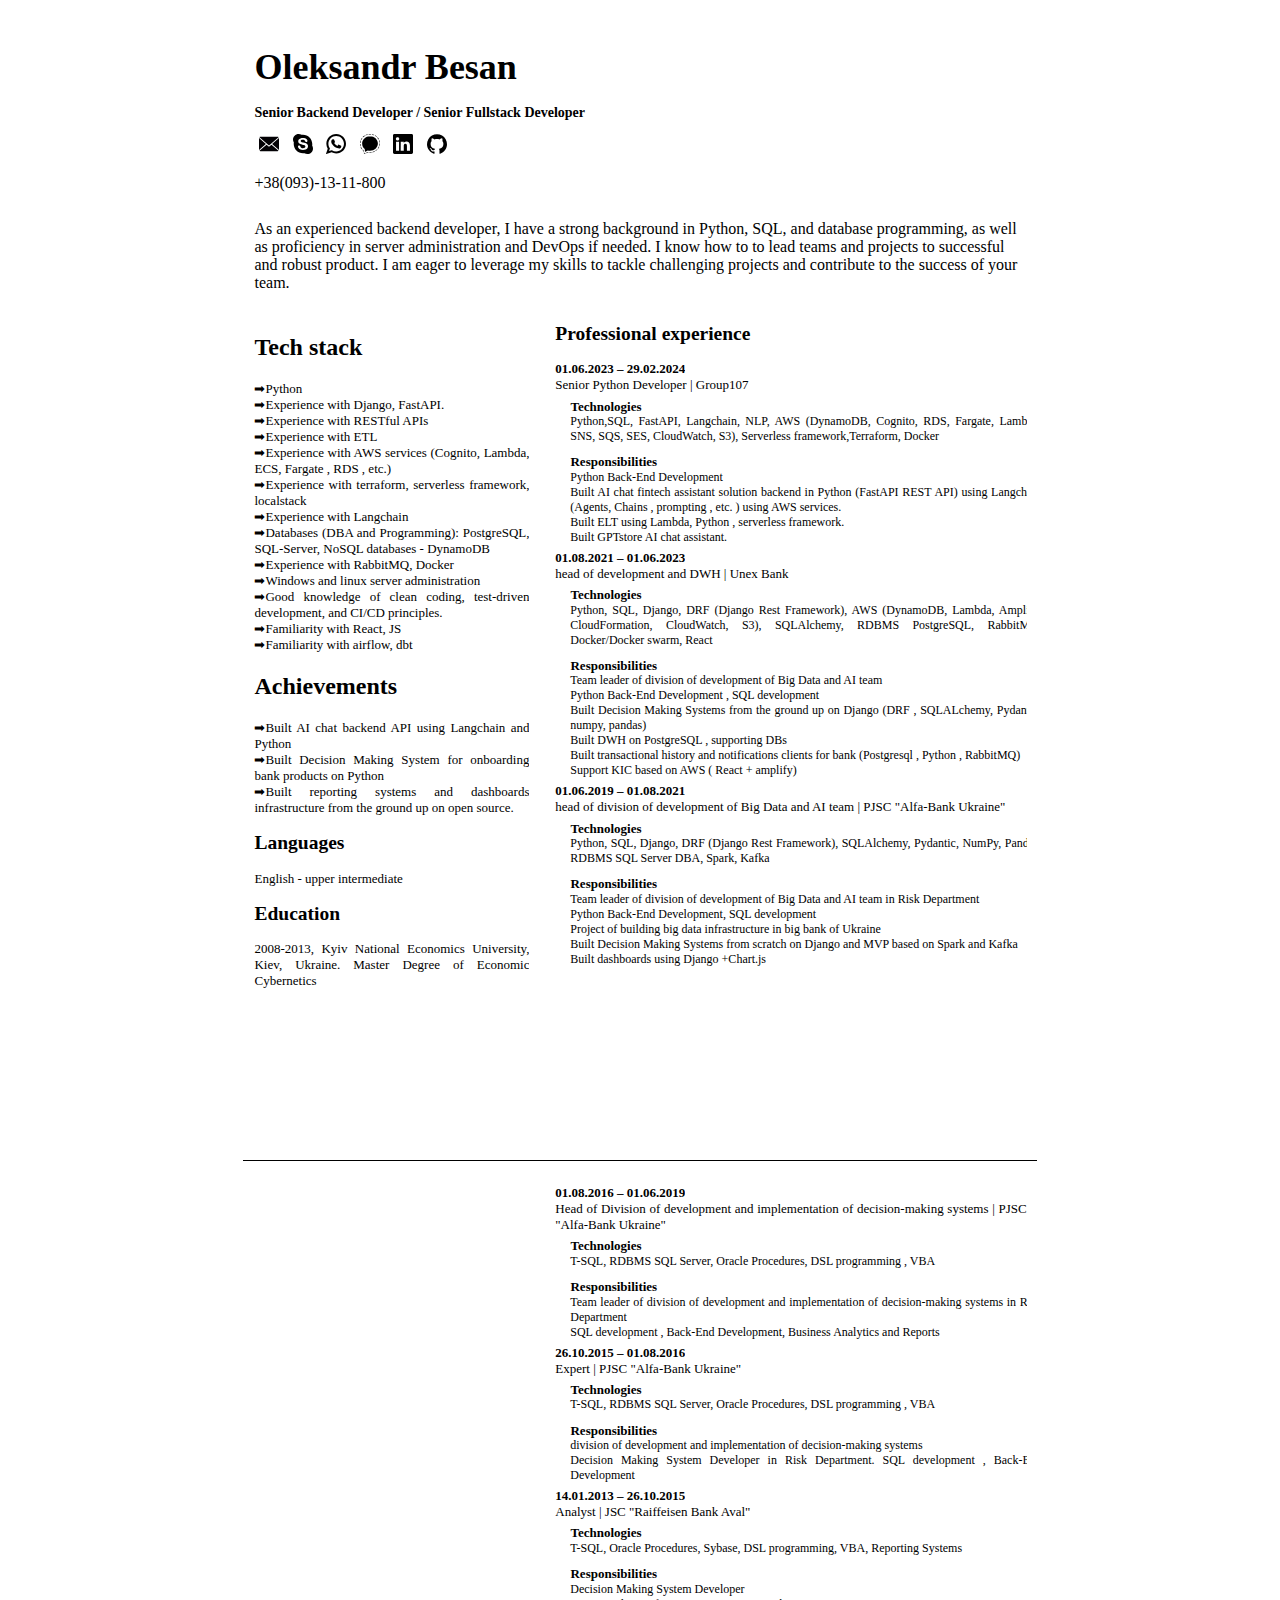
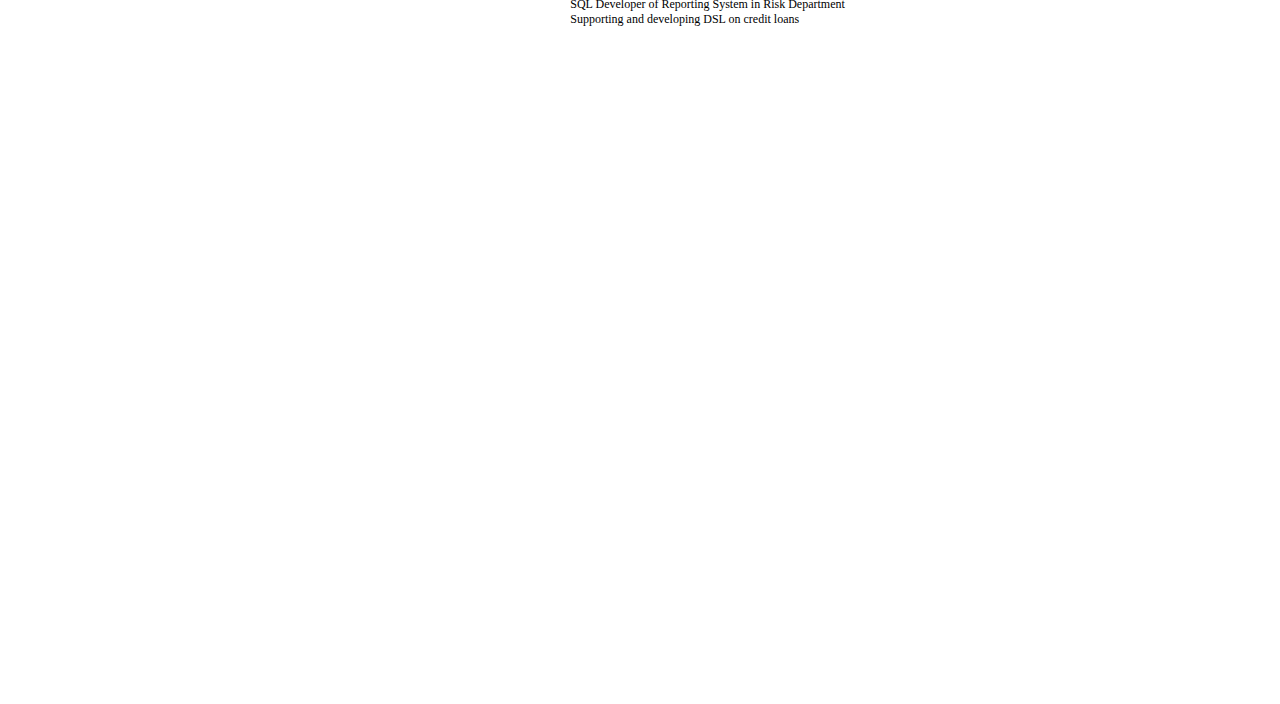
==== commit 26bd68a2: "change goal" ====
--- a/index.html
+++ b/index.html
@@ -10,7 +10,7 @@
     <page size="A4">
     <div id="header">
                 <h1>Oleksandr Besan</h1>
-                <h3>Senior Backend Developer / Team Lead</h3>
+                <h3>Senior Backend Developer / Senior Fullstack Developer</h3>
                 <p>     
                     <a href="mailto:oleksandr.besan@gmail.com"><img src="svg/close-envelope.svg"  height="20px" width="30px" /></a>
                     <a href="https://join.skype.com/invite/GwdiwYUzqBc3"><img src="svg/skype-logo.svg"  height="20px" width="30px" /></a>  
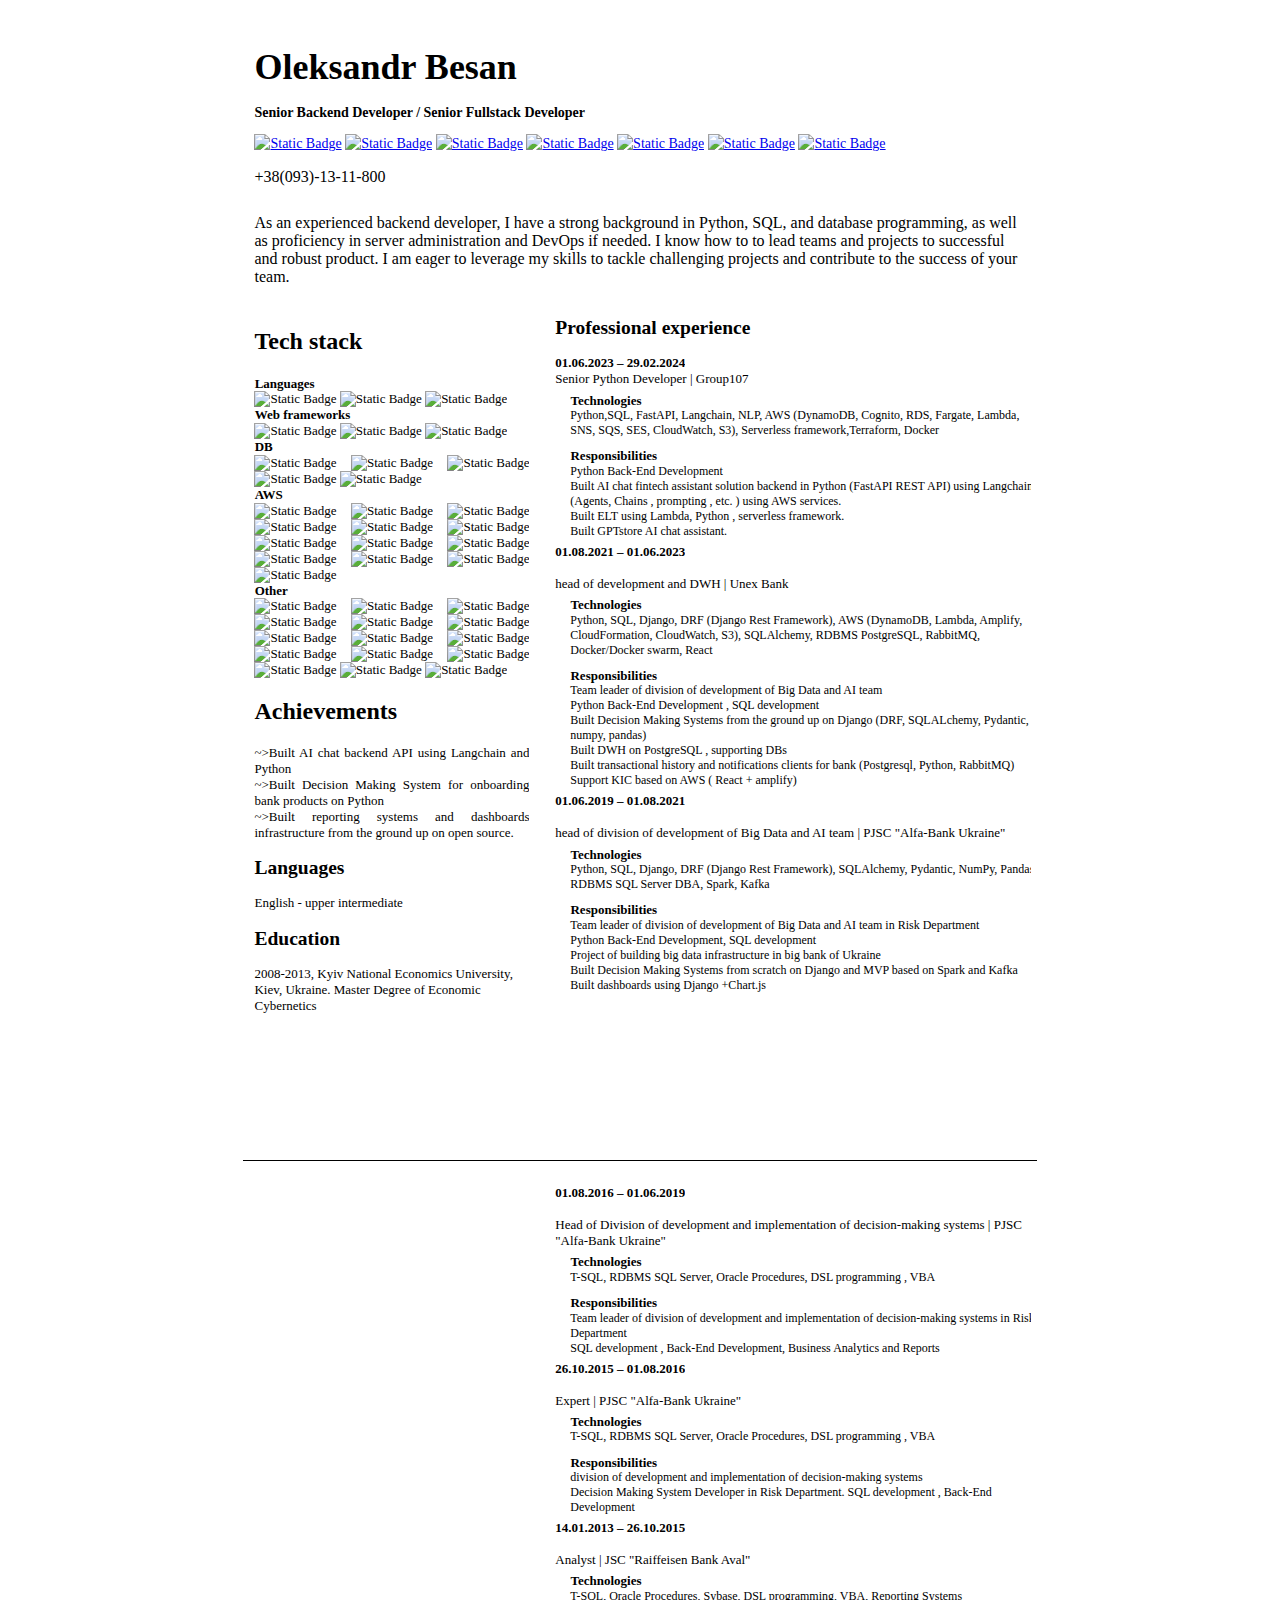
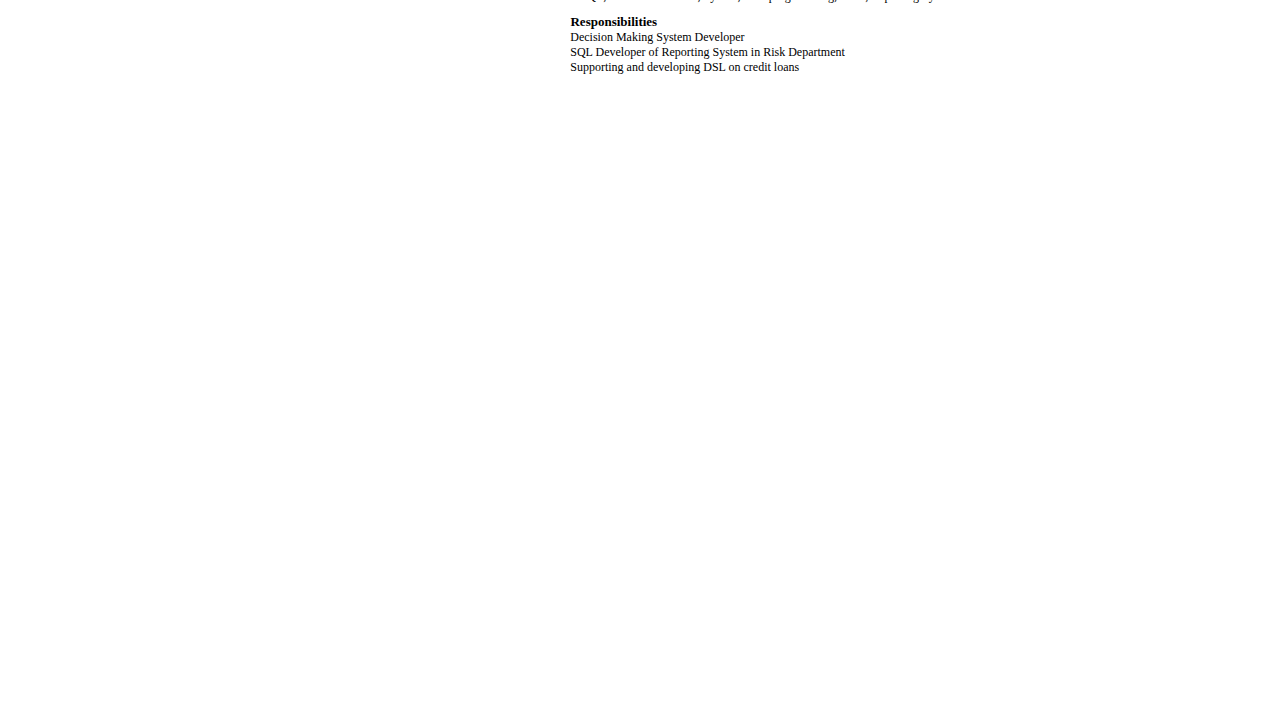
==== commit 7f8e6ed0: "fix points" ====
--- a/index.html
+++ b/index.html
@@ -11,13 +11,14 @@
     <div id="header">
                 <h1>Oleksandr Besan</h1>
                 <h3>Senior Backend Developer / Senior Fullstack Developer</h3>
-                <p>     
-                    <a href="mailto:oleksandr.besan@gmail.com"><img src="svg/close-envelope.svg"  height="20px" width="30px" /></a>
-                    <a href="https://join.skype.com/invite/GwdiwYUzqBc3"><img src="svg/skype-logo.svg"  height="20px" width="30px" /></a>  
-                    <a href="https://wa.me/+380931311800"><img src="svg/whatsapp-logo.svg"  height="20px" width="30px" /></a> 
-                    <a href="https://signal.me/#p/+380931311800"><img src="svg/signal-logo.svg"  height="20px" width="30px" /></a> 
-                    <a href="http://www.linkedin.com/in/oleksandrbesan"><img src="svg/linkedin-logo.svg"  height="20px" width="30px" /></a>  
-                    <a href="https://github.com/OleksandrBesan"><img src="svg/github-logo.svg"  height="20px" width="30px" /></a> 
+                <p>      
+                    <a href="mailto:oleksandr.besan@gmail.com"><img alt="Static Badge" src="https://img.shields.io/badge/-gmail-000?style=flat&logo=gmail&logoColor=black&color=white"></a>
+                    <a href="https://join.skype.com/invite/GwdiwYUzqBc3"><img alt="Static Badge" src="https://img.shields.io/badge/-skype-000?style=flat&logo=skype&logoColor=black&color=white"></a>
+                    <a href="https://wa.me/+380931311800"><img alt="Static Badge" src="https://img.shields.io/badge/-whatsapp-000?style=flat&logo=whatsapp&logoColor=black&color=white"></a>
+                    <a href="https://signal.me/#p/+380931311800"><img alt="Static Badge" src="https://img.shields.io/badge/-signal-000?style=flat&logo=signal&logoColor=black&color=white"></a>
+                    <a href="http://www.linkedin.com/in/oleksandrbesan"><img alt="Static Badge" src="https://img.shields.io/badge/-linkedin-000?style=flat&logo=linkedin&logoColor=black&color=white"></a>
+                    <a href="https://twitter.com/OleksandrBesan"><img alt="Static Badge" src="https://img.shields.io/badge/-twitter-000?style=flat&logo=twitter&logoColor=black&color=white"></a>
+                    <a href="https://github.com/OleksandrBesan"><img alt="Static Badge" src="https://img.shields.io/badge/-github-000?style=flat&logo=github&logoColor=black&color=white"></a>
                  </p>
                  +38(093)-13-11-800
     </div>
@@ -28,25 +29,67 @@
     <div class="block-left">           
         <div class="left-header"><h2>Tech stack</h2></div>
         <div class="block-skills"> 
-                <div> ➡Python </div>
-                <div> ➡Experience with Django, FastAPI.</div> 
-                <div> ➡Experience with RESTful APIs </div>
-                <div> ➡Experience with ETL</div>
-                <div> ➡Experience with AWS services (Cognito, Lambda, ECS, Fargate , RDS , etc.)</div>
-                <div> ➡Experience with terraform, serverless framework, localstack</div>
-                <div> ➡Experience with Langchain</div>
-                <div> ➡Databases (DBA and Programming): PostgreSQL, SQL-Server, NoSQL databases - DynamoDB</div> 
-                <div> ➡Experience with RabbitMQ, Docker</div>
-                <div> ➡Windows and linux server administration</div>
-                <div> ➡Good knowledge of clean coding, test-driven development, and CI/CD principles.</div>
-                <div> ➡Familiarity with React, JS</div>  
-                <div> ➡Familiarity with airflow, dbt</div>  
+                <div> 
+                    <h4>Languages</h4>
+                    <img alt="Static Badge" src="https://img.shields.io/badge/-Python-000?style=flat&logo=python&logoColor=black&color=white">  
+                    <img alt="Static Badge" src="https://img.shields.io/badge/-JavaScript-000?style=flat&logo=JavaScript&logoColor=black&color=white">  
+                    <img alt="Static Badge" src="https://img.shields.io/badge/-SQL-000?style=flat&logo=postgresql&logoColor=black&color=white">  
+                </div>
+                <div> 
+                    <h4>Web frameworks</h4>
+                    <img alt="Static Badge" src="https://img.shields.io/badge/-fastapi-000?style=flat&logo=fastapi&logoColor=black&color=white">  
+                    <img alt="Static Badge" src="https://img.shields.io/badge/-django-000?style=flat&logo=django&logoColor=black&color=white">  
+                    <img alt="Static Badge" src="https://img.shields.io/badge/-flask-000?style=flat&logo=flask&logoColor=black&color=white">  
+                </div> 
+                <div>  
+                    <h4>DB</h4>
+                    <img alt="Static Badge" src="https://img.shields.io/badge/-postgresql DBA-000?style=flat&logo=postgresql&logoColor=black&color=white">  
+                    <img alt="Static Badge" src="https://img.shields.io/badge/-SQLServer DBA-000?style=flat&logo=microsoftsqlserver&logoColor=black&color=white">  
+                    <img alt="Static Badge" src="https://img.shields.io/badge/-DynamoDB-000?style=flat&logo=amazondynamodb&logoColor=black&color=white">  
+                    <img alt="Static Badge" src="https://img.shields.io/badge/-Oracle-000?style=flat&logo=oracle&logoColor=black&color=white">  
+                    <img alt="Static Badge" src="https://img.shields.io/badge/-Sybase-000?style=flat&logo=oracle&logoColor=black&color=white">  
+                </div> 
+
+                <div>  
+                    <h4>AWS</h4>
+                    <img alt="Static Badge" src="https://img.shields.io/badge/-DynamoDB-000?style=flat&logo=amazonaws&logoColor=black&color=white">  
+                    <img alt="Static Badge" src="https://img.shields.io/badge/-Cognito-000?style=flat&logo=amazonaws&logoColor=black&color=white"> 
+                    <img alt="Static Badge" src="https://img.shields.io/badge/-Lambda-000?style=flat&logo=amazonaws&logoColor=black&color=white"> 
+                    <img alt="Static Badge" src="https://img.shields.io/badge/-SNS-000?style=flat&logo=amazonaws&logoColor=black&color=white"> 
+                    <img alt="Static Badge" src="https://img.shields.io/badge/-SQS-000?style=flat&logo=amazonaws&logoColor=black&color=white"> 
+                    <img alt="Static Badge" src="https://img.shields.io/badge/-SES-000?style=flat&logo=amazonaws&logoColor=black&color=white"> 
+                    <img alt="Static Badge" src="https://img.shields.io/badge/-Amplify-000?style=flat&logo=amazonaws&logoColor=black&color=white"> 
+                    <img alt="Static Badge" src="https://img.shields.io/badge/-CloudWatch-000?style=flat&logo=amazonaws&logoColor=black&color=white"> 
+                    <img alt="Static Badge" src="https://img.shields.io/badge/-S3-000?style=flat&logo=amazonaws&logoColor=black&color=white"> 
+                    <img alt="Static Badge" src="https://img.shields.io/badge/-RDS-000?style=flat&logo=amazonaws&logoColor=black&color=white"> 
+                    <img alt="Static Badge" src="https://img.shields.io/badge/-Fargate-000?style=flat&logo=amazonaws&logoColor=black&color=white"> 
+                    <img alt="Static Badge" src="https://img.shields.io/badge/-Glue-000?style=flat&logo=amazonaws&logoColor=black&color=white"> 
+                    <img alt="Static Badge" src="https://img.shields.io/badge/-Athena-000?style=flat&logo=amazonaws&logoColor=black&color=white"> 
+                </div> 
+                <div>  
+                    <h4>Other</h4>
+                    <img alt="Static Badge" src="https://img.shields.io/badge/-React-000?style=flat&logo=React&logoColor=black&color=white">  
+                    <img alt="Static Badge" src="https://img.shields.io/badge/-docker-000?style=flat&logo=docker&logoColor=black&color=white">  
+                    <img alt="Static Badge" src="https://img.shields.io/badge/-terraform-000?style=flat&logo=terraform&logoColor=black&color=white">  
+                    <img alt="Static Badge" src="https://img.shields.io/badge/-serverless-000?style=flat&logo=serverless&logoColor=black&color=white">  
+                    <img alt="Static Badge" src="https://img.shields.io/badge/-LangChain-000?style=flat&logo=openai&logoColor=black&color=white">  
+                    <img alt="Static Badge" src="https://img.shields.io/badge/-rabbitmq-000?style=flat&logo=rabbitmq&logoColor=black&color=white">  
+                    <img alt="Static Badge" src="https://img.shields.io/badge/-airflow-000?style=flat&logo=apacheairflow&logoColor=black&color=white">  
+                    <img alt="Static Badge" src="https://img.shields.io/badge/-localstack-000?style=flat&logo=terraform&logoColor=black&color=white">  
+                    <img alt="Static Badge" src="https://img.shields.io/badge/-newrelic-000?style=flat&logo=newrelic&logoColor=black&color=white">   
+                    <img alt="Static Badge" src="https://img.shields.io/badge/-CI/CD-000?style=flat&logo=gitlab&logoColor=black&color=white">   
+                    <img alt="Static Badge" src="https://img.shields.io/badge/-TDD-000?style=flat&logo=pytest&logoColor=black&color=white">   
+                    <img alt="Static Badge" src="https://img.shields.io/badge/-ETL-000?style=flat&logo=apacheairflow&logoColor=black&color=white">   
+                    <img alt="Static Badge" src="https://img.shields.io/badge/-grafana-000?style=flat&logo=grafana&logoColor=black&color=white">   
+                    <img alt="Static Badge" src="https://img.shields.io/badge/-linux-000?style=flat&logo=linuxserver&logoColor=black&color=white">   
+                    <img alt="Static Badge" src="https://img.shields.io/badge/-swagger-000?style=flat&logo=swagger&logoColor=black&color=white">   
+                </div>    
         </div>
         <div class="left-header"><h2>Achievements</h2></div>
         <div class="block-skills">  
-                <div> ➡Built AI chat backend API using Langchain and Python </div> 
-                <div> ➡Built Decision Making System for onboarding bank products on Python </div> 
-                <div> ➡Built reporting systems and dashboards infrastructure from the ground up on open source.</div>
+                <div>~>Built AI chat backend API using Langchain and Python</div>
+                <div>~>Built Decision Making System for onboarding bank products on Python</div> 
+                <div>~>Built reporting systems and dashboards infrastructure from the ground up on open source.</div>
         </div> 
 
         <div class="block-inner"> 
@@ -83,7 +126,7 @@
                 <br>Built GPTstore AI chat assistant.
             </div>
         </div> 
-        <div class="job-time">01.08.2021  – 01.06.2023</div>  <br>
+        <div class="job-time">01.08.2021  – 01.06.2023</div>  <br>  <br>
         <div class="job">head of development and DWH | Unex Bank</div>
         <div class="job-technologies"> 
             <h4>Technologies</h4>
@@ -96,13 +139,13 @@
             <div>
             Team leader of division of development of Big Data and AI team
             <br>Python Back-End Development , SQL development 
-            <br>Built Decision Making Systems from the ground up on Django (DRF , SQLALchemy, Pydantic, numpy, pandas)
+            <br>Built Decision Making Systems from the ground up on Django (DRF, SQLALchemy, Pydantic, numpy, pandas)
             <br>Built DWH on PostgreSQL , supporting DBs
-            <br>Built transactional history and  notifications clients for bank (Postgresql , Python , RabbitMQ)
+            <br>Built transactional history and  notifications clients for bank (Postgresql, Python, RabbitMQ)
             <br>Support KIC based on AWS ( React + amplify)
             </div> 
         </div>  
-        <div class="job-time">01.06.2019 – 01.08.2021 </div>  <br>
+        <div class="job-time">01.06.2019 – 01.08.2021 </div>  <br><br>
         <div class="job">head of division of development of Big Data and AI team | PJSC &quot;Alfa-Bank Ukraine&quot;</div>
         <div class="job-technologies"> 
             <h4>Technologies</h4>
@@ -126,7 +169,7 @@
 <page size="A4">
     <div class="block-right"> 
         <div class="block-inner">  
-            <div class="job-time">01.08.2016 – 01.06.2019</div>  <br>
+            <div class="job-time">01.08.2016 – 01.06.2019</div>  <br><br>
             <div class="job">Head of Division of development and implementation of decision-making systems | PJSC &quot;Alfa-Bank Ukraine&quot;</div>
             <div class="job-technologies"> 
                 <h4>Technologies</h4>
@@ -141,7 +184,7 @@
                 <br>SQL development , Back-End Development, Business Analytics and Reports
                 </div>
             </div> 
-            <div class="job-time">26.10.2015 – 01.08.2016</div> <br> 
+            <div class="job-time">26.10.2015 – 01.08.2016</div> <br><br> 
             <div class="job">Expert | PJSC &quot;Alfa-Bank Ukraine&quot;</div>
             <div class="job-technologies"> 
                 <h4>Technologies</h4>
@@ -154,7 +197,7 @@
                 division of development and implementation of decision-making systems
                 <br>Decision Making System Developer in Risk Department. SQL development , Back-End Development
             </div> 
-            <div class="job-time">14.01.2013 – 26.10.2015</div> <br>
+            <div class="job-time">14.01.2013 – 26.10.2015</div> <br><br>
             <div class="job">Analyst | JSC &quot;Raiffeisen Bank Aval&quot;</div>
             <div class="job-technologies"> 
                 <h4>Technologies</h4>
--- a/style.css
+++ b/style.css
@@ -28,20 +28,23 @@
     overflow:auto;
     float:left;
     padding: 0.3cm;
+    word-wrap: break-word;  
+    white-space: normal;
 }
 .block-right{
     width:60%;
     height:950px; 
     overflow:auto; 
     padding: 0.1cm;
+    word-wrap: break-word;  
+    white-space: normal;
 }
 
 
 .block-inner{
-    width:99%;
+    width:100%;
     font-size: 13px;
     overflow:auto;
-    text-align: justify; 
 }
 
 
@@ -61,6 +64,8 @@
     margin-left: 15px;
     display: inline-block; /* or inline-flex */
     width: 100%;
+    word-wrap: break-word;  
+    white-space: normal; 
 }  
 .job-description {
     font-size: 12px; 
@@ -69,6 +74,8 @@
     margin-left: 15px;
     display: inline-block; /* or inline-flex */
     width: 100%;
+    word-wrap: break-word;  
+    white-space: normal; 
 }  
 .skills div {
     float: left; 
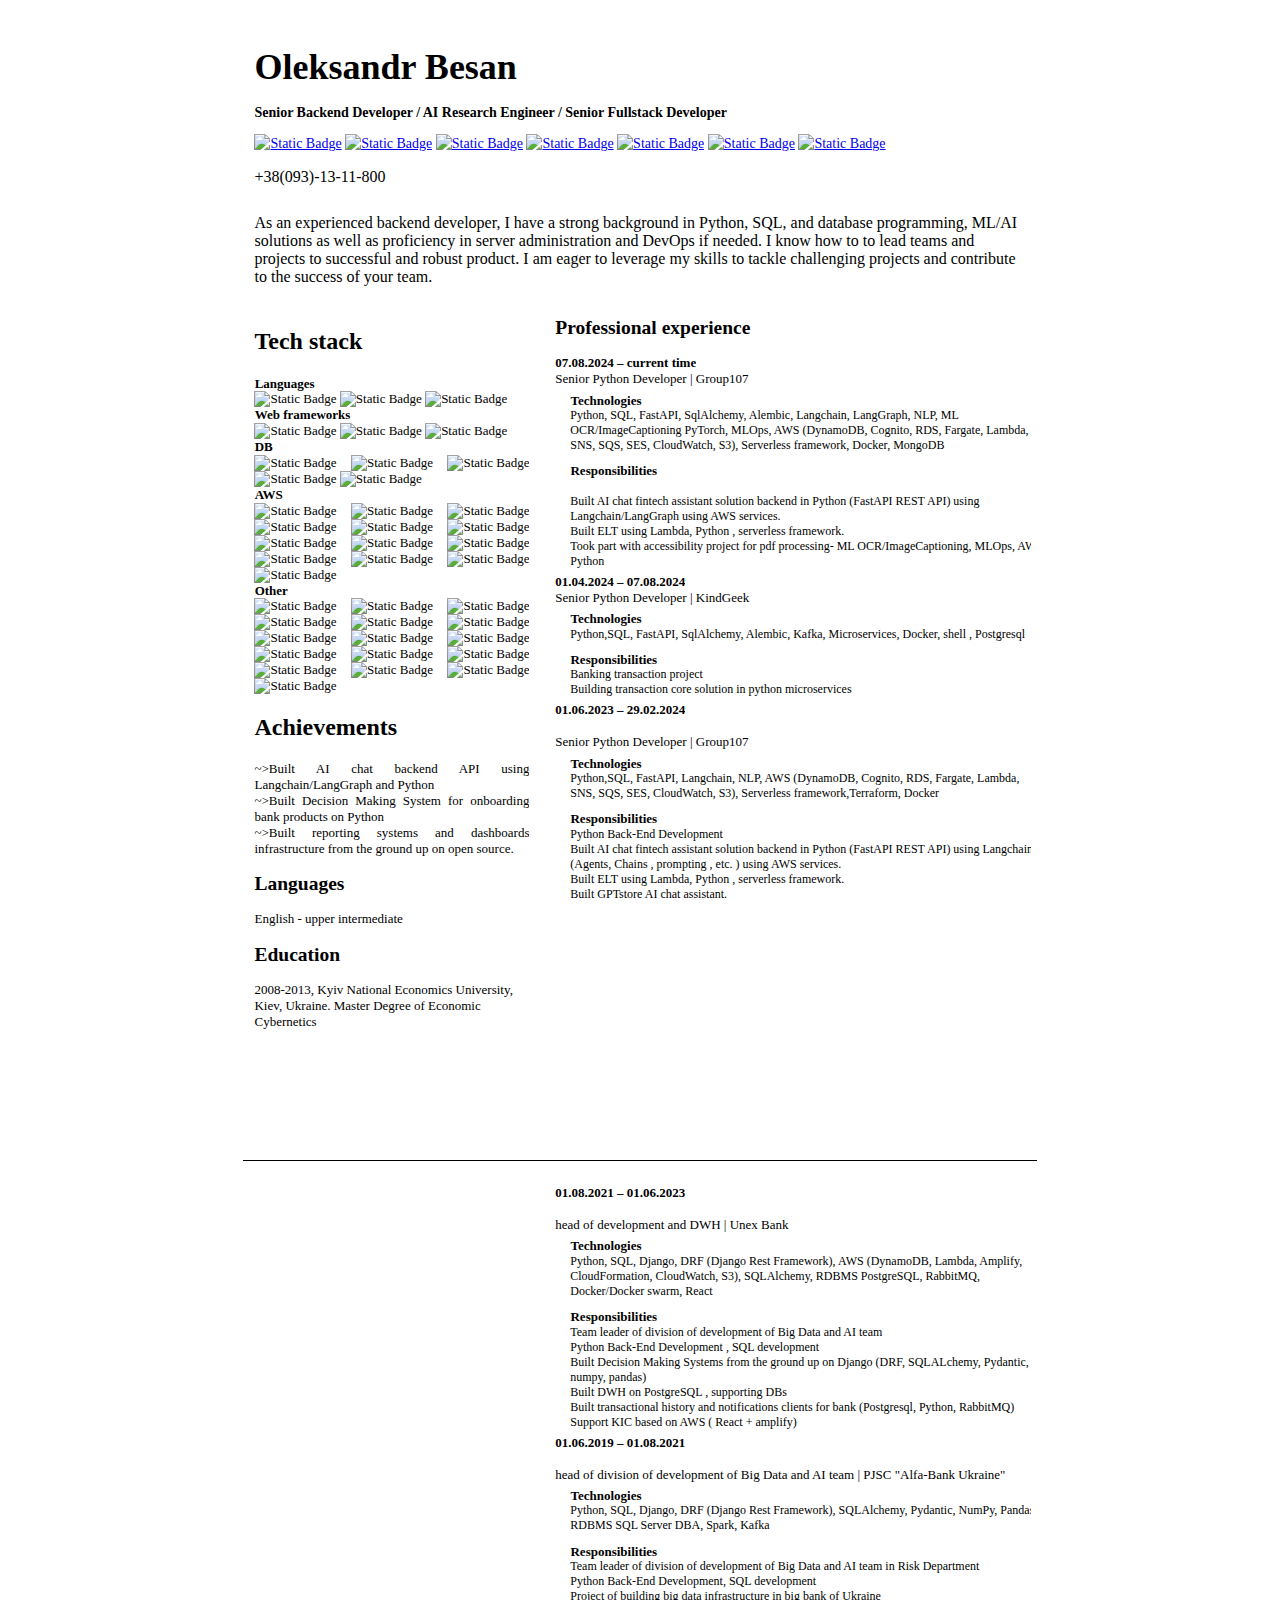
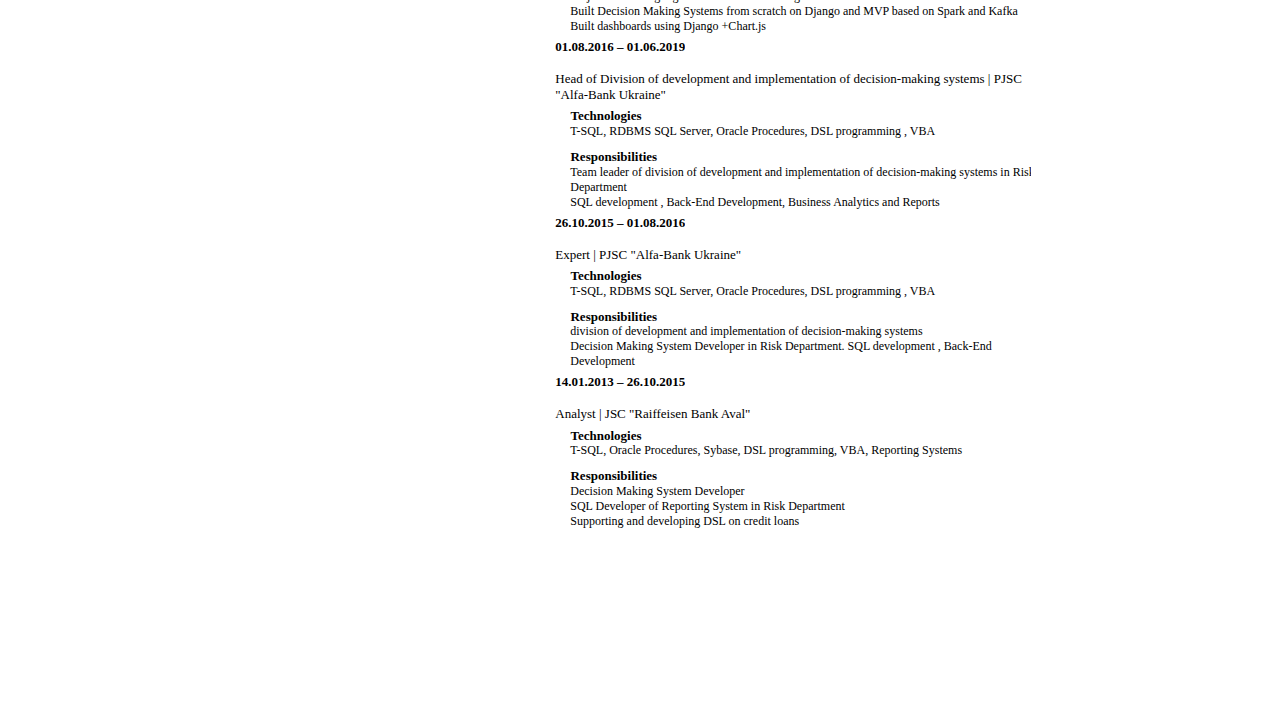
==== commit 2168c44d: "Update to recent dates" ====
--- a/index.html
+++ b/index.html
@@ -10,7 +10,7 @@
     <page size="A4">
     <div id="header">
                 <h1>Oleksandr Besan</h1>
-                <h3>Senior Backend Developer / Senior Fullstack Developer</h3>
+                <h3>Senior Backend Developer / AI Research Engineer / Senior Fullstack Developer</h3>
                 <p>      
                     <a href="mailto:oleksandr.besan@gmail.com"><img alt="Static Badge" src="https://img.shields.io/badge/-gmail-000?style=flat&logo=gmail&logoColor=black&color=white"></a>
                     <a href="https://join.skype.com/invite/GwdiwYUzqBc3"><img alt="Static Badge" src="https://img.shields.io/badge/-skype-000?style=flat&logo=skype&logoColor=black&color=white"></a>
@@ -24,7 +24,10 @@
     </div>
 
     <div id="summary"> 
-        As an experienced backend developer, I have a strong background in Python, SQL, and database programming, as well as proficiency in  server administration and DevOps if needed. I know how to to lead teams and projects to successful and robust product.  I am eager to leverage my skills to tackle challenging projects and contribute to the success of your team.
+        As an experienced backend developer, I have a strong background in Python, SQL, and database programming, ML/AI solutions
+        as well as proficiency in  server administration and DevOps if needed.
+        I know how to to lead teams and projects to successful and robust product.  
+        I am eager to leverage my skills to tackle challenging projects and contribute to the success of your team.
     </div> 
     <div class="block-left">           
         <div class="left-header"><h2>Tech stack</h2></div>
@@ -32,8 +35,8 @@
                 <div> 
                     <h4>Languages</h4>
                     <img alt="Static Badge" src="https://img.shields.io/badge/-Python-000?style=flat&logo=python&logoColor=black&color=white">  
+                    <img alt="Static Badge" src="https://img.shields.io/badge/-SQL-000?style=flat&logo=postgresql&logoColor=black&color=white">  
                     <img alt="Static Badge" src="https://img.shields.io/badge/-JavaScript-000?style=flat&logo=JavaScript&logoColor=black&color=white">  
-                    <img alt="Static Badge" src="https://img.shields.io/badge/-SQL-000?style=flat&logo=postgresql&logoColor=black&color=white">  
                 </div>
                 <div> 
                     <h4>Web frameworks</h4>
@@ -47,7 +50,7 @@
                     <img alt="Static Badge" src="https://img.shields.io/badge/-SQLServer DBA-000?style=flat&logo=microsoftsqlserver&logoColor=black&color=white">  
                     <img alt="Static Badge" src="https://img.shields.io/badge/-DynamoDB-000?style=flat&logo=amazondynamodb&logoColor=black&color=white">  
                     <img alt="Static Badge" src="https://img.shields.io/badge/-Oracle-000?style=flat&logo=oracle&logoColor=black&color=white">  
-                    <img alt="Static Badge" src="https://img.shields.io/badge/-Sybase-000?style=flat&logo=oracle&logoColor=black&color=white">  
+                    <img alt="Static Badge" src="https://img.shields.io/badge/-MongoDB-000?style=flat&logoColor=black&color=white">  
                 </div> 
 
                 <div>  
@@ -73,6 +76,7 @@
                     <img alt="Static Badge" src="https://img.shields.io/badge/-terraform-000?style=flat&logo=terraform&logoColor=black&color=white">  
                     <img alt="Static Badge" src="https://img.shields.io/badge/-serverless-000?style=flat&logo=serverless&logoColor=black&color=white">  
                     <img alt="Static Badge" src="https://img.shields.io/badge/-LangChain-000?style=flat&logo=openai&logoColor=black&color=white">  
+                    <img alt="Static Badge" src="https://img.shields.io/badge/-LangGraph-000?style=flat&logo=openai&logoColor=black&color=white">  
                     <img alt="Static Badge" src="https://img.shields.io/badge/-rabbitmq-000?style=flat&logo=rabbitmq&logoColor=black&color=white">  
                     <img alt="Static Badge" src="https://img.shields.io/badge/-airflow-000?style=flat&logo=apacheairflow&logoColor=black&color=white">  
                     <img alt="Static Badge" src="https://img.shields.io/badge/-localstack-000?style=flat&logo=terraform&logoColor=black&color=white">  
@@ -87,7 +91,7 @@
         </div>
         <div class="left-header"><h2>Achievements</h2></div>
         <div class="block-skills">  
-                <div>~>Built AI chat backend API using Langchain and Python</div>
+                <div>~>Built AI chat backend API using Langchain/LangGraph and Python</div>
                 <div>~>Built Decision Making System for onboarding bank products on Python</div> 
                 <div>~>Built reporting systems and dashboards infrastructure from the ground up on open source.</div>
         </div> 
@@ -109,7 +113,42 @@
 
     <div class="block-inner"> 
         <div class="right-header"><h2>Professional experience</h2> </div>
-        <div class="job-time">01.06.2023  –  29.02.2024</div>  <br>
+        <div class="job-time">07.08.2024  –  current time</div>  <br> 
+        <div class="job">Senior Python Developer | Group107 </div>
+        <div class="job-technologies"> 
+            <h4>Technologies</h4>
+            <div>
+              Python, SQL, FastAPI, SqlAlchemy, Alembic, Langchain, LangGraph, NLP, ML OCR/ImageCaptioning PyTorch, MLOps,  AWS (DynamoDB, Cognito, RDS, Fargate, Lambda, SNS, SQS, SES, CloudWatch, S3), Serverless framework, Docker, MongoDB
+            </div>
+        </div> 
+        <div class="job-description"> 
+            <h4>Responsibilities</h4>
+            <div>
+                <br>Built AI chat fintech assistant solution backend in Python (FastAPI REST API) using Langchain/LangGraph using AWS services.
+                <br>Built ELT using Lambda, Python , serverless framework. 
+                <br>Took part with accessibility project for pdf processing- ML OCR/ImageCaptioning, MLOps, AWS, Python
+
+            </div>
+        </div>
+
+
+        <div class="job-time">01.04.2024  –  07.08.2024</div>  <br> 
+        <div class="job">Senior Python Developer | KindGeek </div>
+        <div class="job-technologies"> 
+            <h4>Technologies</h4>
+            <div>
+              Python,SQL, FastAPI, SqlAlchemy, Alembic, Kafka, Microservices, Docker, shell , Postgresql
+            </div>
+        </div> 
+        <div class="job-description"> 
+            <h4>Responsibilities</h4>
+            <div>
+                Banking transaction project
+                <br>Building transaction core solution in python microservices
+            </div>
+        </div>
+
+        <div class="job-time">01.06.2023  –  29.02.2024</div>  <br> <br>
         <div class="job">Senior Python Developer | Group107 </div>
         <div class="job-technologies"> 
             <h4>Technologies</h4>
@@ -126,49 +165,51 @@
                 <br>Built GPTstore AI chat assistant.
             </div>
         </div> 
-        <div class="job-time">01.08.2021  – 01.06.2023</div>  <br>  <br>
-        <div class="job">head of development and DWH | Unex Bank</div>
-        <div class="job-technologies"> 
-            <h4>Technologies</h4>
-            <div>
-                Python, SQL, Django, DRF (Django Rest Framework), AWS (DynamoDB, Lambda, Amplify, CloudFormation,  CloudWatch, S3), SQLAlchemy, RDBMS  PostgreSQL, RabbitMQ, Docker/Docker swarm, React
-            </div>
-        </div> 
-        <div class="job-description"> 
-            <h4>Responsibilities</h4>
-            <div>
-            Team leader of division of development of Big Data and AI team
-            <br>Python Back-End Development , SQL development 
-            <br>Built Decision Making Systems from the ground up on Django (DRF, SQLALchemy, Pydantic, numpy, pandas)
-            <br>Built DWH on PostgreSQL , supporting DBs
-            <br>Built transactional history and  notifications clients for bank (Postgresql, Python, RabbitMQ)
-            <br>Support KIC based on AWS ( React + amplify)
-            </div> 
-        </div>  
-        <div class="job-time">01.06.2019 – 01.08.2021 </div>  <br><br>
-        <div class="job">head of division of development of Big Data and AI team | PJSC &quot;Alfa-Bank Ukraine&quot;</div>
-        <div class="job-technologies"> 
-            <h4>Technologies</h4>
-            <div>
-                Python, SQL, Django, DRF (Django Rest Framework), SQLAlchemy, Pydantic, NumPy, Pandas, RDBMS SQL Server DBA, Spark, Kafka
-            </div>
-        </div> 
-        <div class="job-description"> 
-            <h4>Responsibilities</h4>
-            <div>
-            Team leader of division of development of Big Data and AI team in Risk Department
-            <br>Python Back-End Development, SQL development 
-            <br>Project of building big data infrastructure in big bank of Ukraine 
-            <br>Built  Decision Making Systems from scratch on Django and MVP based on  Spark and Kafka 
-            <br>Built dashboards using Django +Chart.js
-            </div>
-        </div> 
+
+
     </div> 
 </div> 
 </page> 
 <page size="A4">
     <div class="block-right"> 
         <div class="block-inner">  
+              <div class="job-time">01.08.2021  – 01.06.2023</div>  <br>  <br>
+              <div class="job">head of development and DWH | Unex Bank</div>
+              <div class="job-technologies"> 
+                  <h4>Technologies</h4>
+                  <div>
+                      Python, SQL, Django, DRF (Django Rest Framework), AWS (DynamoDB, Lambda, Amplify, CloudFormation,  CloudWatch, S3), SQLAlchemy, RDBMS  PostgreSQL, RabbitMQ, Docker/Docker swarm, React
+                  </div>
+              </div> 
+              <div class="job-description"> 
+                  <h4>Responsibilities</h4>
+                  <div>
+                  Team leader of division of development of Big Data and AI team
+                  <br>Python Back-End Development , SQL development 
+                  <br>Built Decision Making Systems from the ground up on Django (DRF, SQLALchemy, Pydantic, numpy, pandas)
+                  <br>Built DWH on PostgreSQL , supporting DBs
+                  <br>Built transactional history and  notifications clients for bank (Postgresql, Python, RabbitMQ)
+                  <br>Support KIC based on AWS ( React + amplify)
+                  </div> 
+              </div>
+            <div class="job-time">01.06.2019 – 01.08.2021 </div>  <br><br>
+            <div class="job">head of division of development of Big Data and AI team | PJSC &quot;Alfa-Bank Ukraine&quot;</div>
+            <div class="job-technologies"> 
+                <h4>Technologies</h4>
+                <div>
+                    Python, SQL, Django, DRF (Django Rest Framework), SQLAlchemy, Pydantic, NumPy, Pandas, RDBMS SQL Server DBA, Spark, Kafka
+                </div>
+            </div> 
+            <div class="job-description"> 
+                <h4>Responsibilities</h4>
+                <div>
+                Team leader of division of development of Big Data and AI team in Risk Department
+                <br>Python Back-End Development, SQL development 
+                <br>Project of building big data infrastructure in big bank of Ukraine 
+                <br>Built  Decision Making Systems from scratch on Django and MVP based on  Spark and Kafka 
+                <br>Built dashboards using Django +Chart.js
+                </div>
+            </div>
             <div class="job-time">01.08.2016 – 01.06.2019</div>  <br><br>
             <div class="job">Head of Division of development and implementation of decision-making systems | PJSC &quot;Alfa-Bank Ukraine&quot;</div>
             <div class="job-technologies"> 
